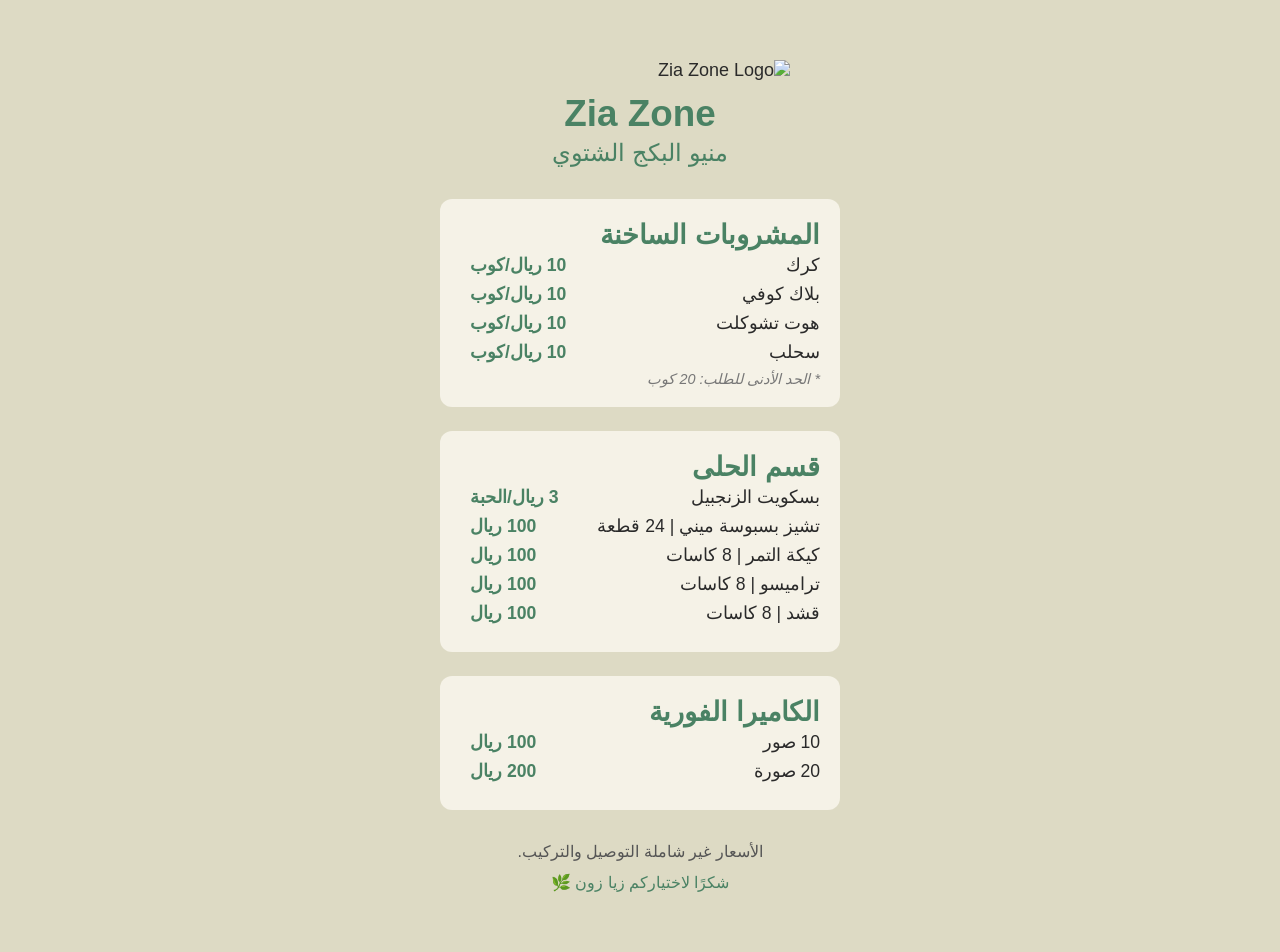
==== menu.html @ 2f35a7fb "Add winter package menu in Arabic" ====
<!DOCTYPE html>
<html lang="ar">
<head>
  <meta charset="UTF-8" />
  <title>منيو البكج الشتوي – Zia Zone</title>
  <meta name="viewport" content="width=device-width, initial-scale=1" />
  <style>
    * {
      margin: 0;
      padding: 0;
      box-sizing: border-box;
    }

    body {
      font-family: Arial, sans-serif;
      background-color: #DDDAC4;
      color: #2a2a2a;
      text-align: right;
      padding: 40px 16px 20px;
      font-size: 16px;
      display: flex;
      flex-direction: column;
      align-items: center;
      direction: rtl;
    }

    img.logo {
      width: 200px;
      max-width: 80%;
      height: auto;
      margin-bottom: 12px;
      align-self: center;
    }

    .main-title {
      text-align: center;
      margin-bottom: 4px;
      color: #4a8264;
      font-size: 2rem;
      font-weight: bold;
    }

    .sub-title {
      text-align: center;
      margin-bottom: 20px;
      font-size: 1.3rem;
      color: #4a8264;
    }

    .menu-section {
      background-color: #f5f2e7;
      border-radius: 12px;
      padding: 20px;
      margin: 12px 0;
      width: 100%;
      max-width: 400px;
    }

    .menu-section h2 {
      margin-bottom: 4px;
      color: #4a8264;
    }

    .menu-section ul {
      list-style: none;
      padding: 0;
    }

    .menu-section li {
      margin-bottom: 8px;
      font-size: 1rem;
      display: flex;
      justify-content: space-between;
      align-items: center;
    }

    .price {
      font-weight: bold;
      color: #4a8264;
      margin-left: 10px;
    }

    .menu-note {
      font-size: 0.85rem;
      color: #777;
      margin-top: 6px;
      text-align: right;
      font-style: italic;
    }

    .note {
      margin-top: 20px;
      font-size: 0.9rem;
      color: #555;
      max-width: 400px;
      text-align: right;
    }

    .thank-you {
      margin-top: 12px;
      font-size: 0.95rem;
      color: #4a8264;
      text-align: center;
    }

    @media (min-width: 600px) {
      body {
        font-size: 18px;
        padding: 60px;
      }

      img.logo {
        width: 300px;
      }

      .main-title {
        font-size: 2.3rem;
      }

      .sub-title {
        font-size: 1.5rem;
      }

      .menu-section li {
        font-size: 1.1rem;
      }

      .menu-note {
        font-size: 0.9rem;
      }

      .note {
        font-size: 1rem;
      }

      .thank-you {
        font-size: 1rem;
      }
    }
  </style>
</head>
<body>
  <img class="logo" src="https://i.imgur.com/pXlpKUV.png" alt="Zia Zone Logo" />

  <div class="main-title">Zia Zone</div>
  <div class="sub-title">منيو البكج الشتوي</div>

  <!-- قسم المشروبات -->
  <div class="menu-section">
    <h2>المشروبات الساخنة</h2>
    <ul>
      <li>كرك <span class="price">10 ريال/كوب</span></li>
      <li>بلاك كوفي <span class="price">10 ريال/كوب</span></li>
      <li>هوت تشوكلت <span class="price">10 ريال/كوب</span></li>
      <li>سحلب <span class="price">10 ريال/كوب</span></li>
    </ul>
    <div class="menu-note">* الحد الأدنى للطلب: 20 كوب</div>
  </div>

  <!-- قسم الحلى -->
  <div class="menu-section">
    <h2>قسم الحلى</h2>
    <ul>
      <li>بسكويت الزنجبيل <span class="price">3 ريال/الحبة</span></li>
      <li>تشيز بسبوسة ميني | 24 قطعة <span class="price">100 ريال</span></li>
      <li>كيكة التمر | 8 كاسات <span class="price">100 ريال</span></li>
      <li>تراميسو | 8 كاسات <span class="price">100 ريال</span></li>
      <li>قشد | 8 كاسات <span class="price">100 ريال</span></li>
    </ul>
  </div>

  <!-- قسم الكاميرا الفورية -->
  <div class="menu-section">
    <h2>الكاميرا الفورية</h2>
    <ul>
      <li>10 صور <span class="price">100 ريال</span></li>
      <li>20 صورة <span class="price">200 ريال</span></li>
    </ul>
  </div>

  <!-- ملاحظات عامة -->
  <div class="note">
    الأسعار غير شاملة التوصيل والتركيب.
  </div>

  <div class="thank-you">
    شكرًا لاختياركم زيا زون 🌿
  </div>
</body>
</html>
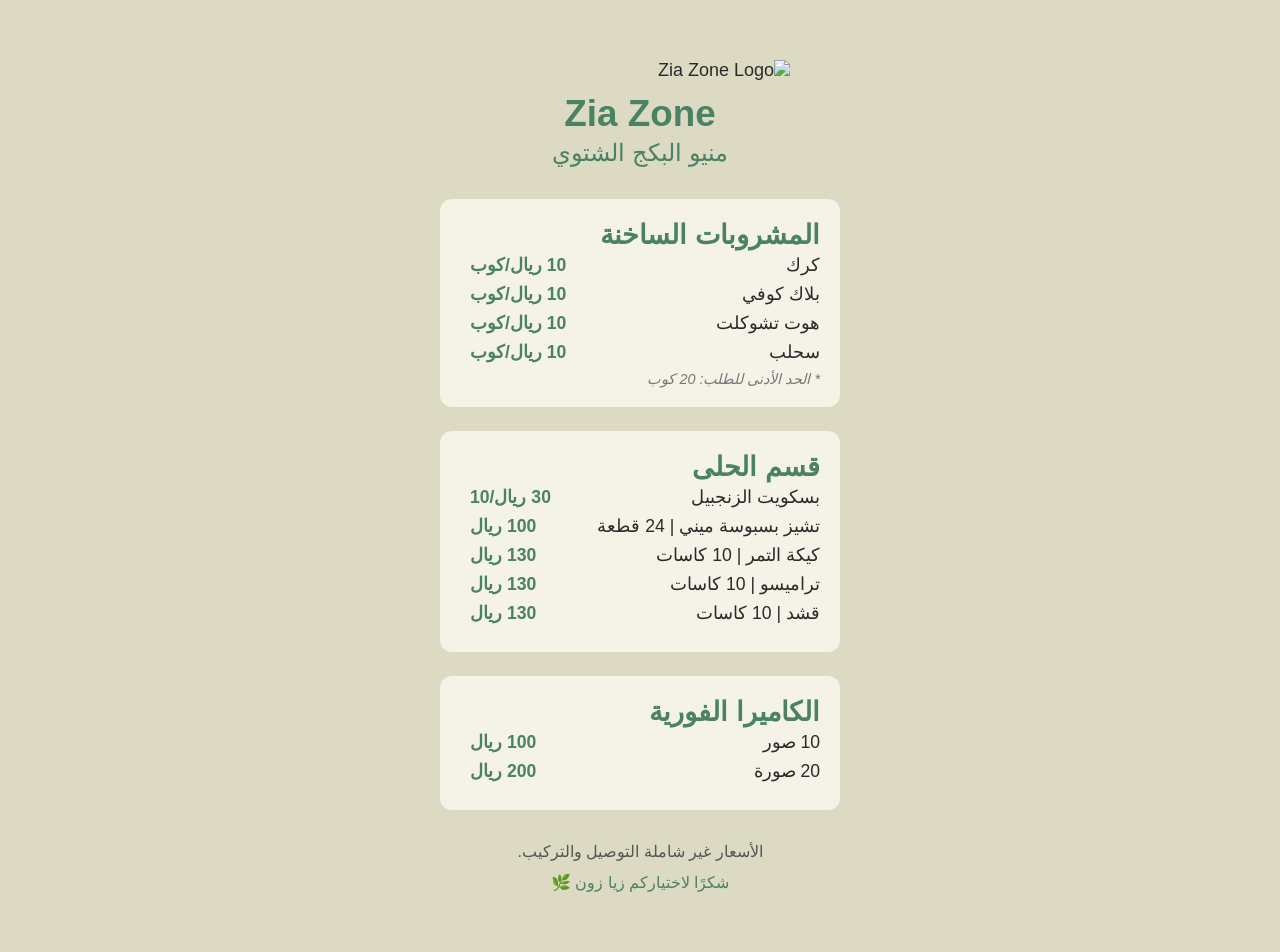
==== commit 0cad4f2d: "الاسعار" ====
--- a/menu.html
+++ b/menu.html
@@ -161,11 +161,11 @@
   <div class="menu-section">
     <h2>قسم الحلى</h2>
     <ul>
-      <li>بسكويت الزنجبيل <span class="price">3 ريال/الحبة</span></li>
+      <li>بسكويت الزنجبيل <span class="price">30 ريال/10</span></li>
       <li>تشيز بسبوسة ميني | 24 قطعة <span class="price">100 ريال</span></li>
-      <li>كيكة التمر | 8 كاسات <span class="price">100 ريال</span></li>
-      <li>تراميسو | 8 كاسات <span class="price">100 ريال</span></li>
-      <li>قشد | 8 كاسات <span class="price">100 ريال</span></li>
+      <li>كيكة التمر | 10 كاسات <span class="price">130 ريال</span></li>
+      <li>تراميسو | 10 كاسات <span class="price">130 ريال</span></li>
+      <li>قشد | 10 كاسات <span class="price">130 ريال</span></li>
     </ul>
   </div>
 
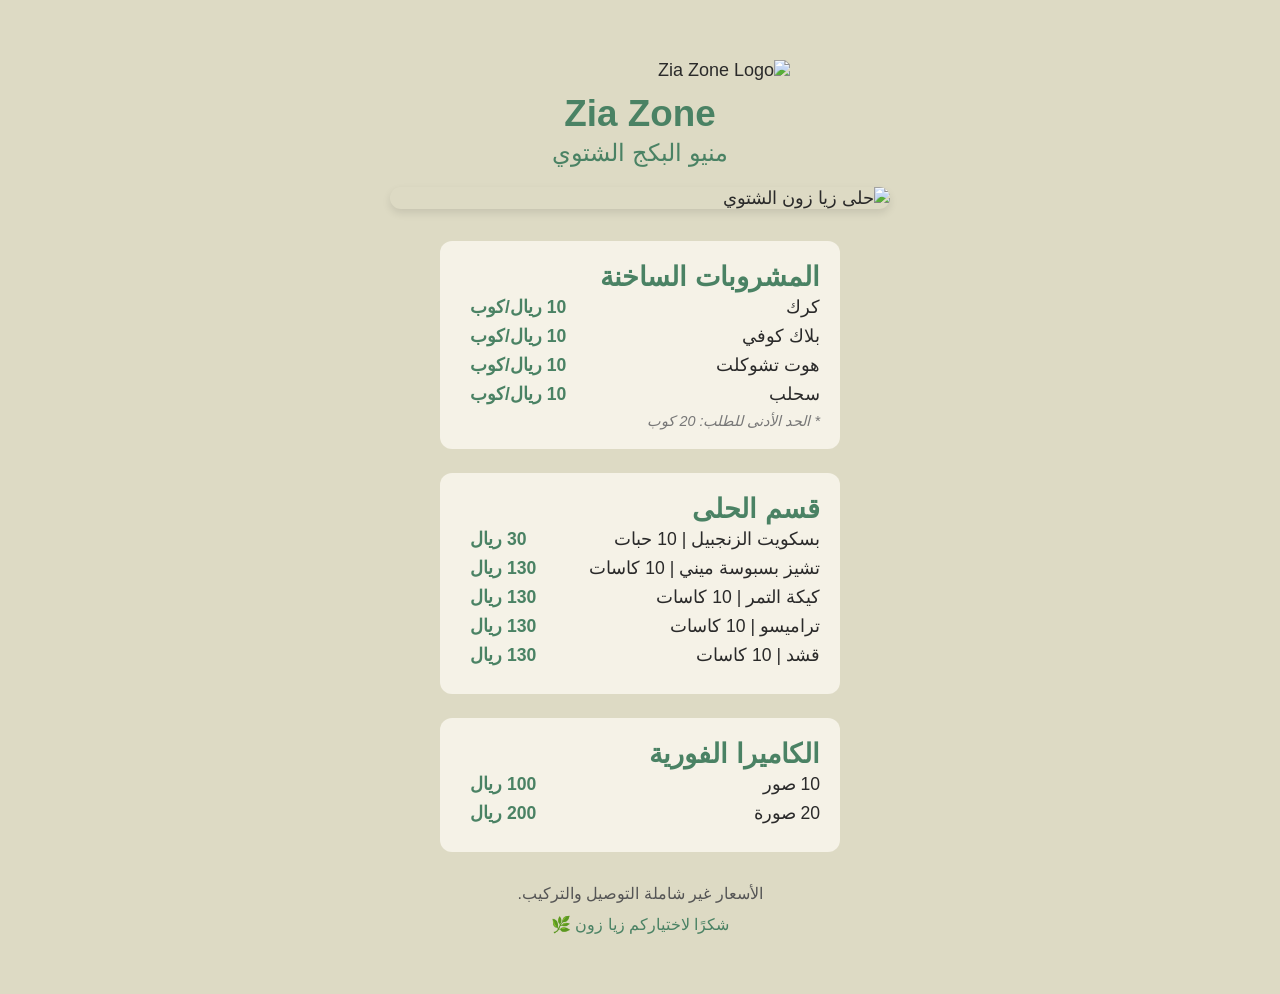
==== commit f689b4c5: "prices Added a hero image to the menu and updated item descriptions." ====
--- a/menu.html
+++ b/menu.html
@@ -32,6 +32,14 @@
       align-self: center;
     }
 
+    .hero-image {
+      width: 100%;
+      max-width: 400px;
+      border-radius: 12px;
+      margin-bottom: 20px;
+      box-shadow: 0 4px 8px rgba(0,0,0,0.1);
+    }
+
     .main-title {
       text-align: center;
       margin-bottom: 4px;
@@ -112,6 +120,10 @@
       img.logo {
         width: 300px;
       }
+      
+      .hero-image {
+        max-width: 500px;
+      }
 
       .main-title {
         font-size: 2.3rem;
@@ -145,7 +157,8 @@
   <div class="main-title">Zia Zone</div>
   <div class="sub-title">منيو البكج الشتوي</div>
 
-  <!-- قسم المشروبات -->
+  <img class="hero-image" src="IMG_9531.jpg" alt="حلى زيا زون الشتوي">
+
   <div class="menu-section">
     <h2>المشروبات الساخنة</h2>
     <ul>
@@ -157,19 +170,17 @@
     <div class="menu-note">* الحد الأدنى للطلب: 20 كوب</div>
   </div>
 
-  <!-- قسم الحلى -->
   <div class="menu-section">
     <h2>قسم الحلى</h2>
     <ul>
-      <li>بسكويت الزنجبيل <span class="price">30 ريال/10</span></li>
-      <li>تشيز بسبوسة ميني | 24 قطعة <span class="price">100 ريال</span></li>
+      <li>بسكويت الزنجبيل | 10 حبات <span class="price">30 ريال</span></li>
+      <li>تشيز بسبوسة ميني | 10 كاسات <span class="price">130 ريال</span></li>
       <li>كيكة التمر | 10 كاسات <span class="price">130 ريال</span></li>
       <li>تراميسو | 10 كاسات <span class="price">130 ريال</span></li>
       <li>قشد | 10 كاسات <span class="price">130 ريال</span></li>
     </ul>
   </div>
 
-  <!-- قسم الكاميرا الفورية -->
   <div class="menu-section">
     <h2>الكاميرا الفورية</h2>
     <ul>
@@ -178,7 +189,6 @@
     </ul>
   </div>
 
-  <!-- ملاحظات عامة -->
   <div class="note">
     الأسعار غير شاملة التوصيل والتركيب.
   </div>
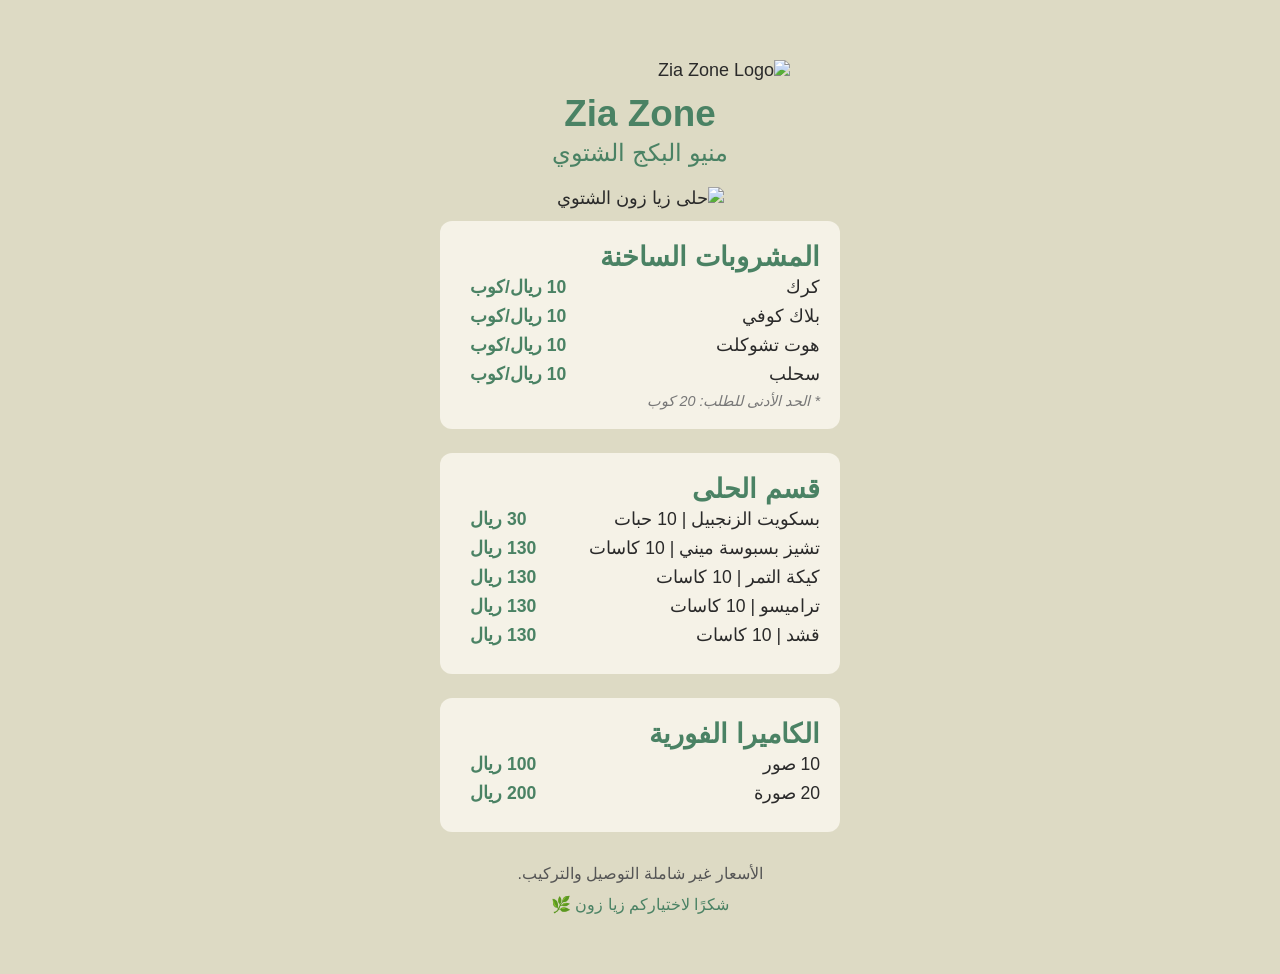
==== commit d552f32a: "Delete hero image styles from menu.html Removed styling for the hero image." ====
--- a/menu.html
+++ b/menu.html
@@ -30,14 +30,6 @@
       height: auto;
       margin-bottom: 12px;
       align-self: center;
-    }
-
-    .hero-image {
-      width: 100%;
-      max-width: 400px;
-      border-radius: 12px;
-      margin-bottom: 20px;
-      box-shadow: 0 4px 8px rgba(0,0,0,0.1);
     }
 
     .main-title {
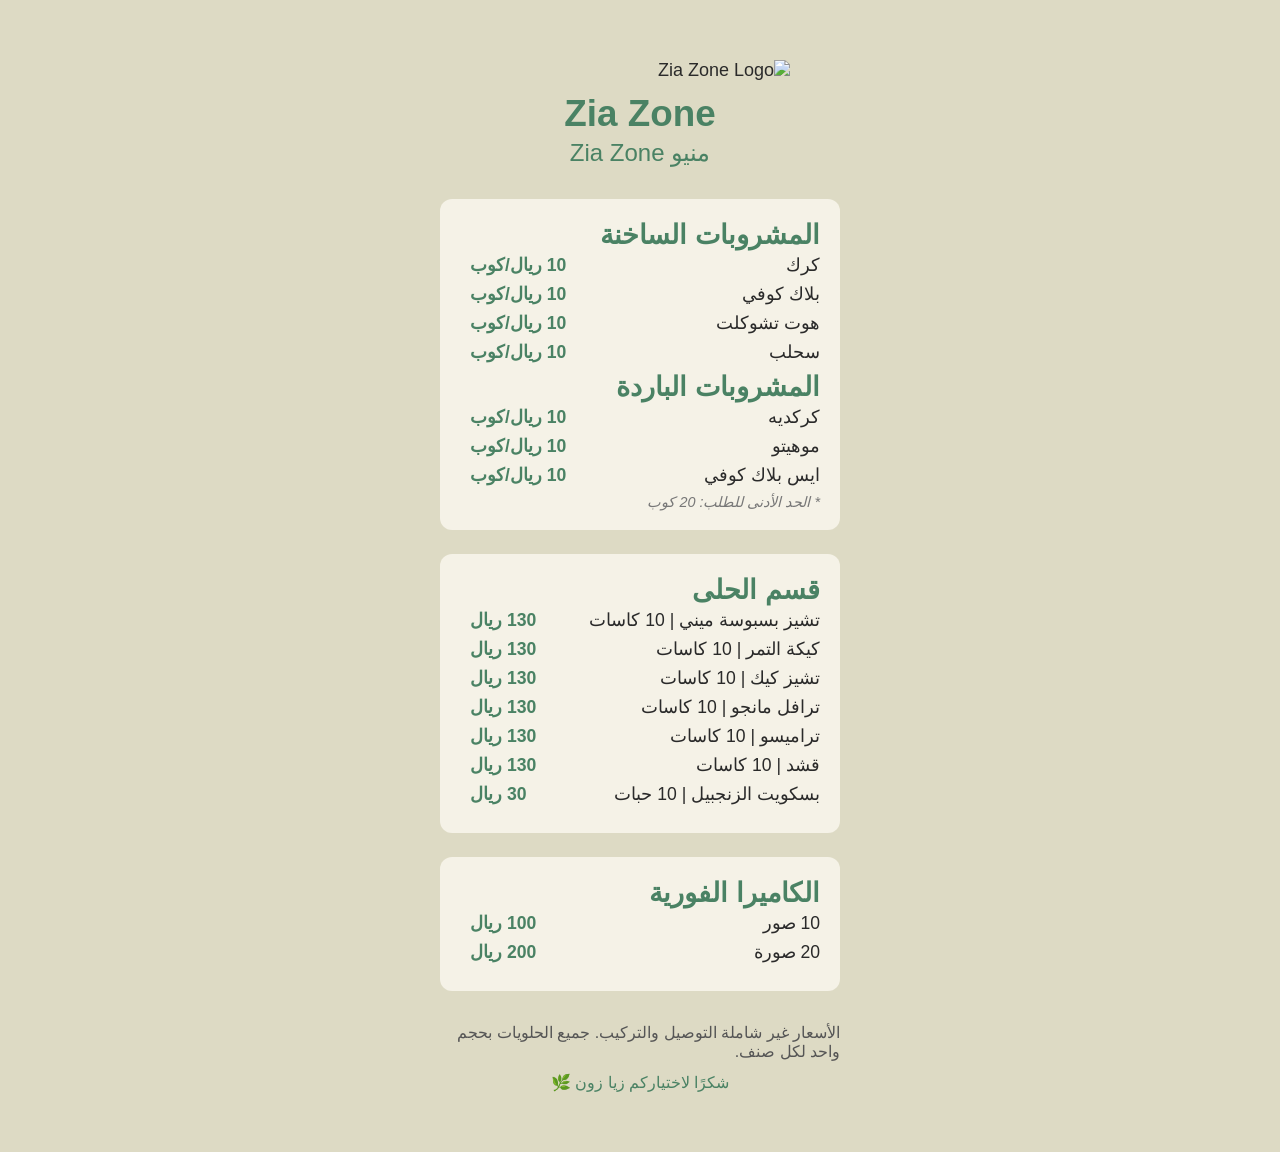
==== commit 787f55e0: "Revise menu title and add new sections Updated the menu title and subtitle, added cold drink section" ====
--- a/menu.html
+++ b/menu.html
@@ -2,7 +2,7 @@
 <html lang="ar">
 <head>
   <meta charset="UTF-8" />
-  <title>منيو البكج الشتوي – Zia Zone</title>
+  <title>منيو Zia Zone</title>
   <meta name="viewport" content="width=device-width, initial-scale=1" />
   <style>
     * {
@@ -112,10 +112,6 @@
       img.logo {
         width: 300px;
       }
-      
-      .hero-image {
-        max-width: 500px;
-      }
 
       .main-title {
         font-size: 2.3rem;
@@ -147,10 +143,9 @@
   <img class="logo" src="https://i.imgur.com/pXlpKUV.png" alt="Zia Zone Logo" />
 
   <div class="main-title">Zia Zone</div>
-  <div class="sub-title">منيو البكج الشتوي</div>
+  <div class="sub-title">منيو Zia Zone</div>
 
-  <img class="hero-image" src="IMG_9531.jpg" alt="حلى زيا زون الشتوي">
-
+  <!-- المشروبات -->
   <div class="menu-section">
     <h2>المشروبات الساخنة</h2>
     <ul>
@@ -159,20 +154,32 @@
       <li>هوت تشوكلت <span class="price">10 ريال/كوب</span></li>
       <li>سحلب <span class="price">10 ريال/كوب</span></li>
     </ul>
+
+    <h2>المشروبات الباردة</h2>
+    <ul>
+      <li>كركديه <span class="price">10 ريال/كوب</span></li>
+      <li>موهيتو <span class="price">10 ريال/كوب</span></li>
+      <li>ايس بلاك كوفي <span class="price">10 ريال/كوب</span></li>
+    </ul>
+
     <div class="menu-note">* الحد الأدنى للطلب: 20 كوب</div>
   </div>
 
-  <div class="menu-section">
-    <h2>قسم الحلى</h2>
-    <ul>
-      <li>بسكويت الزنجبيل | 10 حبات <span class="price">30 ريال</span></li>
-      <li>تشيز بسبوسة ميني | 10 كاسات <span class="price">130 ريال</span></li>
-      <li>كيكة التمر | 10 كاسات <span class="price">130 ريال</span></li>
-      <li>تراميسو | 10 كاسات <span class="price">130 ريال</span></li>
-      <li>قشد | 10 كاسات <span class="price">130 ريال</span></li>
-    </ul>
-  </div>
+<!-- قسم الحلى -->
+<div class="menu-section">
+  <h2>قسم الحلى</h2>
+  <ul>
+    <li>تشيز بسبوسة ميني | 10 كاسات <span class="price">130 ريال</span></li>
+    <li>كيكة التمر | 10 كاسات <span class="price">130 ريال</span></li>
+    <li>تشيز كيك | 10 كاسات <span class="price">130 ريال</span></li>
+    <li>ترافل مانجو | 10 كاسات <span class="price">130 ريال</span></li>
+    <li>تراميسو | 10 كاسات <span class="price">130 ريال</span></li>
+    <li>قشد | 10 كاسات <span class="price">130 ريال</span></li>
+    <li>بسكويت الزنجبيل | 10 حبات <span class="price">30 ريال</span></li>
+  </ul>
+</div>
 
+  <!-- الكاميرا الفورية -->
   <div class="menu-section">
     <h2>الكاميرا الفورية</h2>
     <ul>
@@ -182,7 +189,7 @@
   </div>
 
   <div class="note">
-    الأسعار غير شاملة التوصيل والتركيب.
+    الأسعار غير شاملة التوصيل والتركيب. جميع الحلويات بحجم واحد لكل صنف.
   </div>
 
   <div class="thank-you">
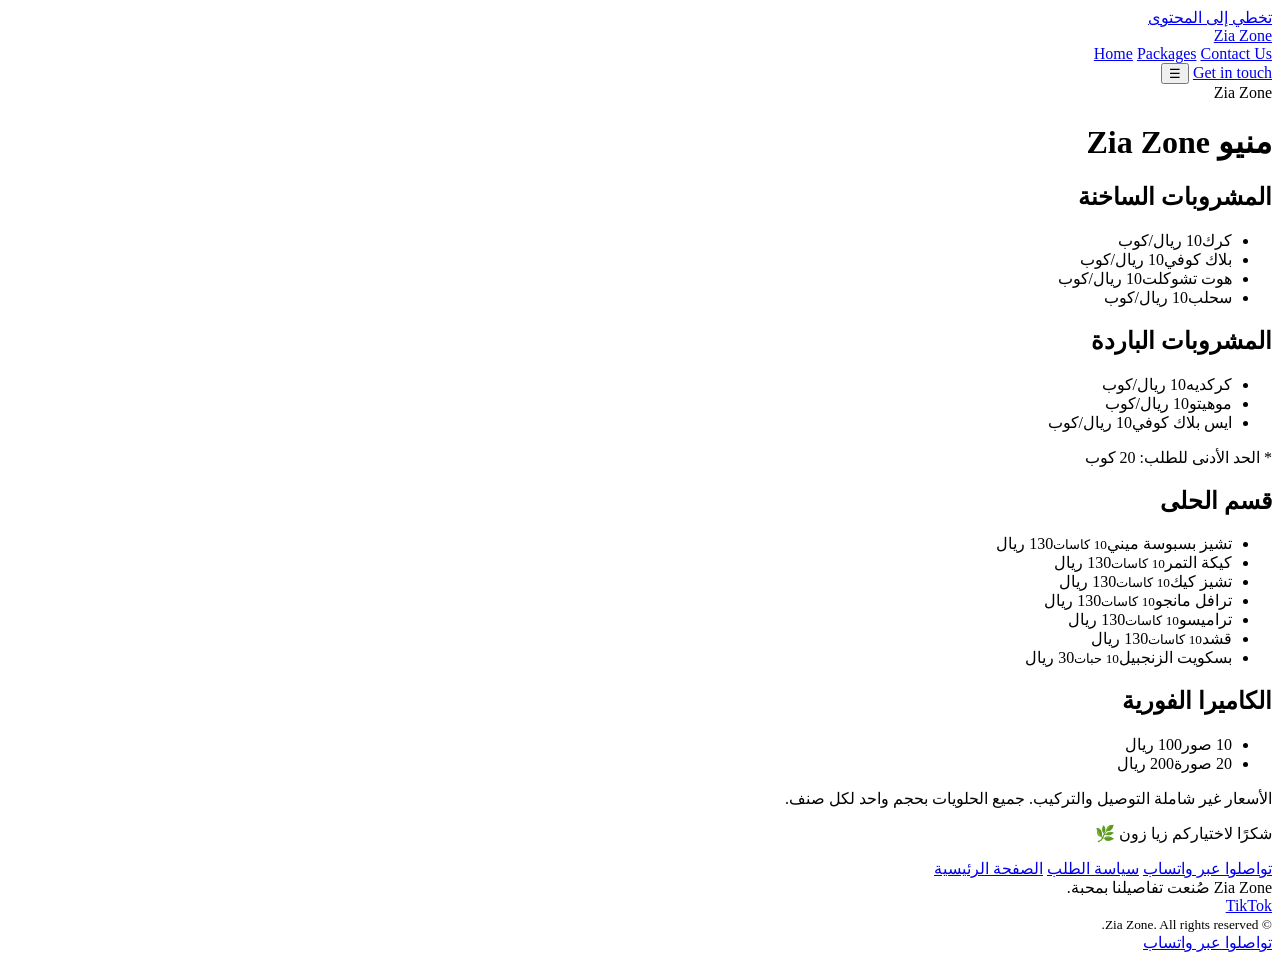
==== commit c1896ebc: "Add files via upload" ====
--- a/menu.html
+++ b/menu.html
@@ -1,199 +1,103 @@
 <!DOCTYPE html>
-<html lang="ar">
+<html lang="ar" dir="rtl">
 <head>
-  <meta charset="UTF-8" />
+  <meta charset="UTF-8">
+  <meta name="viewport" content="width=device-width, initial-scale=1, viewport-fit=cover">
+  <meta name="theme-color" content="#4a8264">
+  <meta name="description" content="منيو Zia Zone — المشروبات والحلويات والكاميرا الفورية.">
   <title>منيو Zia Zone</title>
-  <meta name="viewport" content="width=device-width, initial-scale=1" />
-  <style>
-    * {
-      margin: 0;
-      padding: 0;
-      box-sizing: border-box;
-    }
+  <link rel="preconnect" href="https://fonts.googleapis.com">
+  <link rel="preconnect" href="https://fonts.gstatic.com" crossorigin>
+  <link href="https://fonts.googleapis.com/css2?family=DM+Sans:wght@400;500;600;700&family=Tajawal:wght@400;500;700;800&display=swap" rel="stylesheet">
+  <link rel="stylesheet" href="style.css">
+  <script>document.documentElement.classList.add("js")</script>
+</head>
+<body data-page="menu">
+  <a class="skip-link" href="#main">تخطي إلى المحتوى</a>
+  <header class="site-header">
+    <div class="container nav">
+      <a class="brand" href="index.html" aria-label="Zia Zone Home">
+        <span class="logo-img" role="img" aria-label="Zia Zone logo"></span>
+        <span class="brand-name">Zia Zone</span>
+      </a>
+      <nav class="nav-links" id="navLinks" aria-label="Main navigation">
+        <a href="index.html">Home</a>
+        <a href="index.html#packages">Packages</a>
+        <a href="index.html#contact">Contact Us</a>
+      </nav>
+      <a class="nav-cta" href="index.html#contact">Get in touch</a>
+      <button class="menu-toggle" id="menuToggle" aria-label="فتح القائمة" aria-expanded="false" aria-controls="navLinks">☰</button>
+    </div>
+  </header>
 
-    body {
-      font-family: Arial, sans-serif;
-      background-color: #DDDAC4;
-      color: #2a2a2a;
-      text-align: right;
-      padding: 40px 16px 20px;
-      font-size: 16px;
-      display: flex;
-      flex-direction: column;
-      align-items: center;
-      direction: rtl;
-    }
+  <main id="main" class="container">
+    <div class="page-head">
+      <span class="eyebrow">Zia Zone</span>
+      <h1>منيو Zia Zone</h1>
+    </div>
 
-    img.logo {
-      width: 200px;
-      max-width: 80%;
-      height: auto;
-      margin-bottom: 12px;
-      align-self: center;
-    }
+    <div class="page-body">
+      <section class="menu-card" aria-label="المشروبات">
+        <h2>المشروبات الساخنة</h2>
+        <ul class="menu-list">
+          <li class="menu-item"><span class="menu-name">كرك</span><span class="menu-price">10 ريال/كوب</span></li>
+          <li class="menu-item"><span class="menu-name">بلاك كوفي</span><span class="menu-price">10 ريال/كوب</span></li>
+          <li class="menu-item"><span class="menu-name">هوت تشوكلت</span><span class="menu-price">10 ريال/كوب</span></li>
+          <li class="menu-item"><span class="menu-name">سحلب</span><span class="menu-price">10 ريال/كوب</span></li>
+        </ul>
+        <h2>المشروبات الباردة</h2>
+        <ul class="menu-list">
+          <li class="menu-item"><span class="menu-name">كركديه</span><span class="menu-price">10 ريال/كوب</span></li>
+          <li class="menu-item"><span class="menu-name">موهيتو</span><span class="menu-price">10 ريال/كوب</span></li>
+          <li class="menu-item"><span class="menu-name">ايس بلاك كوفي</span><span class="menu-price">10 ريال/كوب</span></li>
+        </ul>
+        <p class="menu-note">* الحد الأدنى للطلب: 20 كوب</p>
+      </section>
 
-    .main-title {
-      text-align: center;
-      margin-bottom: 4px;
-      color: #4a8264;
-      font-size: 2rem;
-      font-weight: bold;
-    }
+      <section class="menu-card" aria-label="قسم الحلى">
+        <h2>قسم الحلى</h2>
+        <ul class="menu-list">
+          <li class="menu-item"><span class="menu-name">تشيز بسبوسة ميني<small>10 كاسات</small></span><span class="menu-price">130 ريال</span></li>
+          <li class="menu-item"><span class="menu-name">كيكة التمر<small>10 كاسات</small></span><span class="menu-price">130 ريال</span></li>
+          <li class="menu-item"><span class="menu-name">تشيز كيك<small>10 كاسات</small></span><span class="menu-price">130 ريال</span></li>
+          <li class="menu-item"><span class="menu-name">ترافل مانجو<small>10 كاسات</small></span><span class="menu-price">130 ريال</span></li>
+          <li class="menu-item"><span class="menu-name">تراميسو<small>10 كاسات</small></span><span class="menu-price">130 ريال</span></li>
+          <li class="menu-item"><span class="menu-name">قشد<small>10 كاسات</small></span><span class="menu-price">130 ريال</span></li>
+          <li class="menu-item"><span class="menu-name">بسكويت الزنجبيل<small>10 حبات</small></span><span class="menu-price">30 ريال</span></li>
+        </ul>
+      </section>
 
-    .sub-title {
-      text-align: center;
-      margin-bottom: 20px;
-      font-size: 1.3rem;
-      color: #4a8264;
-    }
+      <section class="menu-card" aria-label="الكاميرا الفورية">
+        <h2>الكاميرا الفورية</h2>
+        <ul class="menu-list">
+          <li class="menu-item"><span class="menu-name">10 صور</span><span class="menu-price">100 ريال</span></li>
+          <li class="menu-item"><span class="menu-name">20 صورة</span><span class="menu-price">200 ريال</span></li>
+        </ul>
+      </section>
 
-    .menu-section {
-      background-color: #f5f2e7;
-      border-radius: 12px;
-      padding: 20px;
-      margin: 12px 0;
-      width: 100%;
-      max-width: 400px;
-    }
+      <p class="menu-foot">الأسعار غير شاملة التوصيل والتركيب. جميع الحلويات بحجم واحد لكل صنف.</p>
+      <p class="thanks">شكرًا لاختياركم زيا زون 🌿</p>
+    </div>
 
-    .menu-section h2 {
-      margin-bottom: 4px;
-      color: #4a8264;
-    }
+    <div class="link-row page-actions" id="contact">
+      <a class="button js-wa" href="https://wa.me/966573503365" target="_blank" rel="noopener">تواصلوا عبر واتساب</a>
+      <a class="button button-outline" href="policy.html">سياسة الطلب</a>
+      <a class="button button-outline" href="index.html">الصفحة الرئيسية</a>
+    </div>
+  </main>
 
-    .menu-section ul {
-      list-style: none;
-      padding: 0;
-    }
+  <footer>
+    <div class="container footer-inner">
+      <span class="footer-brand">Zia Zone</span>
+      <span>صُنعت تفاصيلنا بمحبة.</span>
+      <div class="social-links">
+        <a href="https://www.tiktok.com/@ziazone_" target="_blank" rel="noopener" aria-label="TikTok">TikTok</a>
+      </div>
+      <small>© <span id="year"></span> Zia Zone. All rights reserved.</small>
+    </div>
+  </footer>
 
-    .menu-section li {
-      margin-bottom: 8px;
-      font-size: 1rem;
-      display: flex;
-      justify-content: space-between;
-      align-items: center;
-    }
-
-    .price {
-      font-weight: bold;
-      color: #4a8264;
-      margin-left: 10px;
-    }
-
-    .menu-note {
-      font-size: 0.85rem;
-      color: #777;
-      margin-top: 6px;
-      text-align: right;
-      font-style: italic;
-    }
-
-    .note {
-      margin-top: 20px;
-      font-size: 0.9rem;
-      color: #555;
-      max-width: 400px;
-      text-align: right;
-    }
-
-    .thank-you {
-      margin-top: 12px;
-      font-size: 0.95rem;
-      color: #4a8264;
-      text-align: center;
-    }
-
-    @media (min-width: 600px) {
-      body {
-        font-size: 18px;
-        padding: 60px;
-      }
-
-      img.logo {
-        width: 300px;
-      }
-
-      .main-title {
-        font-size: 2.3rem;
-      }
-
-      .sub-title {
-        font-size: 1.5rem;
-      }
-
-      .menu-section li {
-        font-size: 1.1rem;
-      }
-
-      .menu-note {
-        font-size: 0.9rem;
-      }
-
-      .note {
-        font-size: 1rem;
-      }
-
-      .thank-you {
-        font-size: 1rem;
-      }
-    }
-  </style>
-</head>
-<body>
-  <img class="logo" src="https://i.imgur.com/pXlpKUV.png" alt="Zia Zone Logo" />
-
-  <div class="main-title">Zia Zone</div>
-  <div class="sub-title">منيو Zia Zone</div>
-
-  <!-- المشروبات -->
-  <div class="menu-section">
-    <h2>المشروبات الساخنة</h2>
-    <ul>
-      <li>كرك <span class="price">10 ريال/كوب</span></li>
-      <li>بلاك كوفي <span class="price">10 ريال/كوب</span></li>
-      <li>هوت تشوكلت <span class="price">10 ريال/كوب</span></li>
-      <li>سحلب <span class="price">10 ريال/كوب</span></li>
-    </ul>
-
-    <h2>المشروبات الباردة</h2>
-    <ul>
-      <li>كركديه <span class="price">10 ريال/كوب</span></li>
-      <li>موهيتو <span class="price">10 ريال/كوب</span></li>
-      <li>ايس بلاك كوفي <span class="price">10 ريال/كوب</span></li>
-    </ul>
-
-    <div class="menu-note">* الحد الأدنى للطلب: 20 كوب</div>
-  </div>
-
-<!-- قسم الحلى -->
-<div class="menu-section">
-  <h2>قسم الحلى</h2>
-  <ul>
-    <li>تشيز بسبوسة ميني | 10 كاسات <span class="price">130 ريال</span></li>
-    <li>كيكة التمر | 10 كاسات <span class="price">130 ريال</span></li>
-    <li>تشيز كيك | 10 كاسات <span class="price">130 ريال</span></li>
-    <li>ترافل مانجو | 10 كاسات <span class="price">130 ريال</span></li>
-    <li>تراميسو | 10 كاسات <span class="price">130 ريال</span></li>
-    <li>قشد | 10 كاسات <span class="price">130 ريال</span></li>
-    <li>بسكويت الزنجبيل | 10 حبات <span class="price">30 ريال</span></li>
-  </ul>
-</div>
-
-  <!-- الكاميرا الفورية -->
-  <div class="menu-section">
-    <h2>الكاميرا الفورية</h2>
-    <ul>
-      <li>10 صور <span class="price">100 ريال</span></li>
-      <li>20 صورة <span class="price">200 ريال</span></li>
-    </ul>
-  </div>
-
-  <div class="note">
-    الأسعار غير شاملة التوصيل والتركيب. جميع الحلويات بحجم واحد لكل صنف.
-  </div>
-
-  <div class="thank-you">
-    شكرًا لاختياركم زيا زون 🌿
-  </div>
+  <a class="sticky-cta js-wa" id="stickyCta" href="https://wa.me/966573503365" target="_blank" rel="noopener">تواصلوا عبر واتساب</a>
+  <script src="site.js" defer></script>
 </body>
 </html>
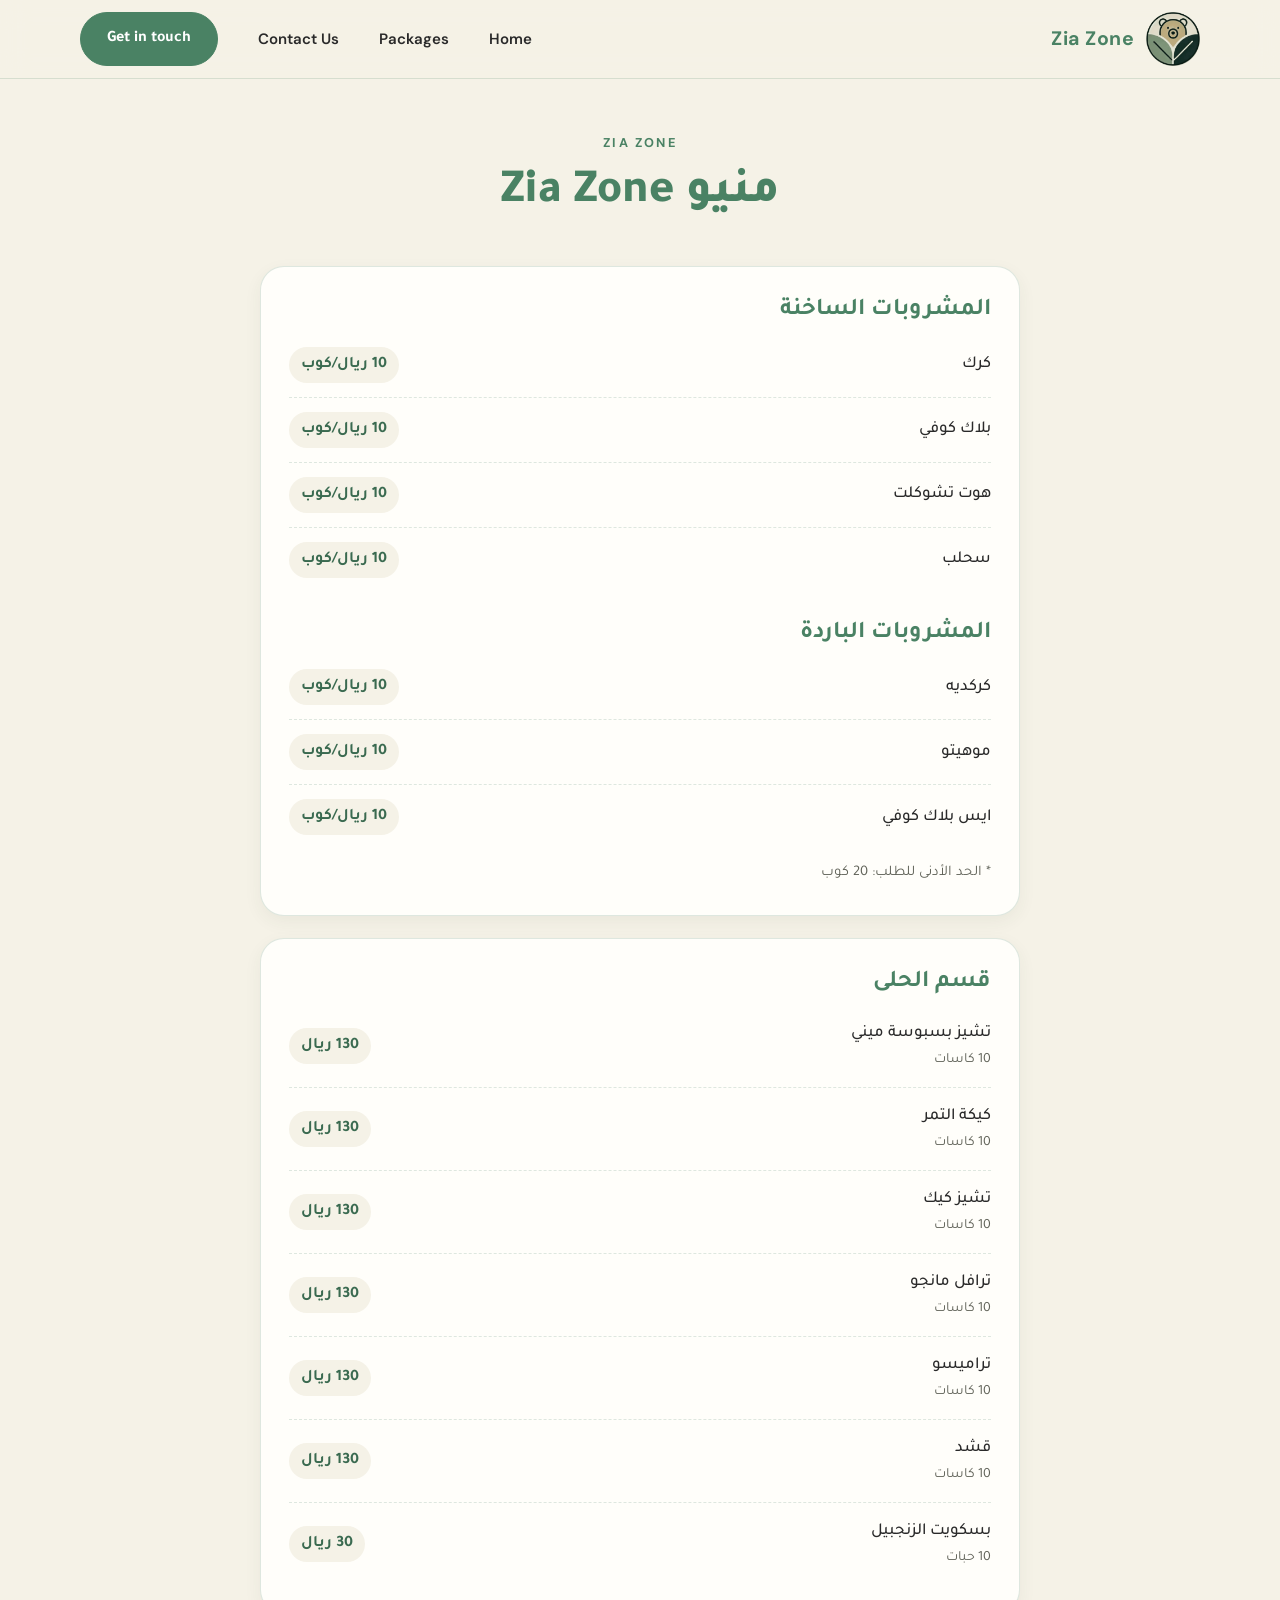
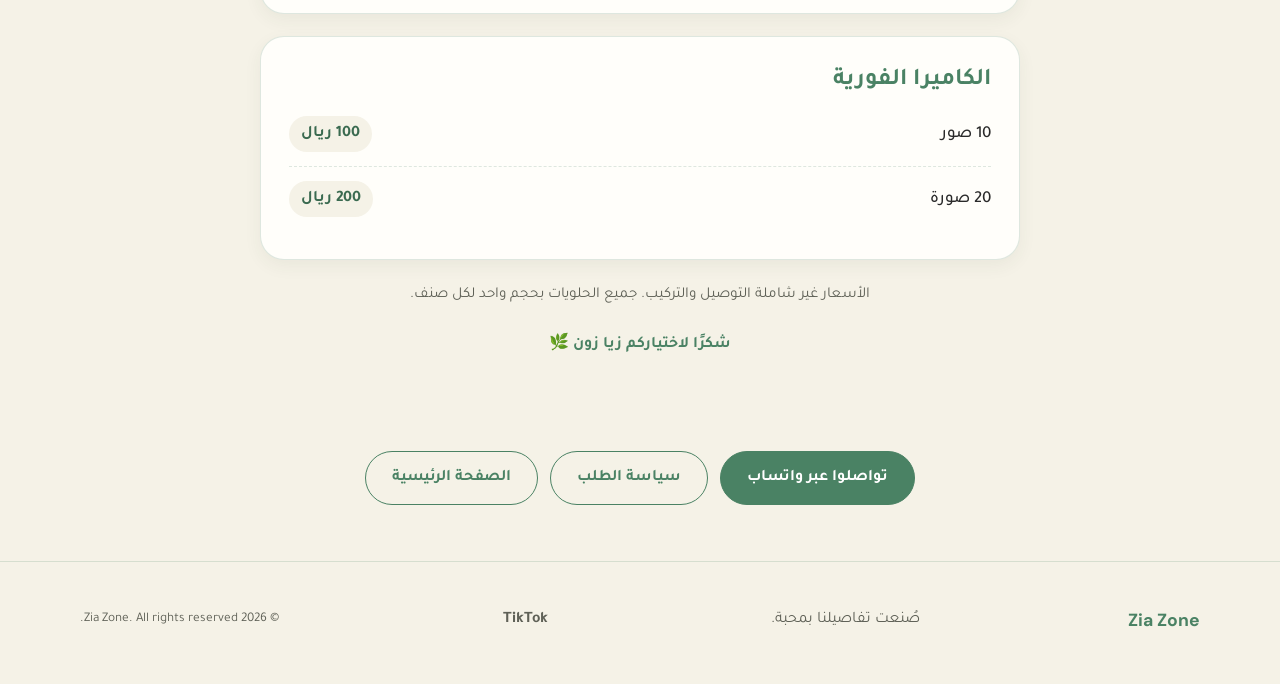
==== commit 84ca3490: "Add files via upload" ====
--- a/menu.html
+++ b/menu.html
@@ -9,7 +9,287 @@
   <link rel="preconnect" href="https://fonts.googleapis.com">
   <link rel="preconnect" href="https://fonts.gstatic.com" crossorigin>
   <link href="https://fonts.googleapis.com/css2?family=DM+Sans:wght@400;500;600;700&family=Tajawal:wght@400;500;700;800&display=swap" rel="stylesheet">
-  <link rel="stylesheet" href="style.css">
+  <style>
+    :root {
+      --logo: url([data-uri]);
+      --green: #4a8264;
+      --green-dark: #3a6a50;
+      --beige: #DDDAC4;
+      --cream: #f5f2e7;
+      --ink: #2a2a2a;
+      --muted: #5f6157;
+      --white: #fffefa;
+      --line: rgba(74,130,100,.18);
+      --shadow: 0 18px 50px rgba(44,65,49,.09);
+      --shadow-sm: 0 6px 18px rgba(44,65,49,.06);
+      --radius: 24px;
+      --ease: cubic-bezier(.2,.7,.2,1);
+    }
+    *, *::before, *::after { box-sizing: border-box; }
+    html { scroll-behavior: smooth; scroll-padding-top: 88px; -webkit-text-size-adjust: 100%; }
+    body {
+      -webkit-tap-highlight-color: transparent;
+      margin: 0; color: var(--ink); background: var(--cream);
+      font-family: "Tajawal", system-ui, sans-serif; line-height: 1.75;
+      overflow-x: hidden; -webkit-font-smoothing: antialiased;
+    }
+    img { max-width: 100%; display: block; }
+    a { color: inherit; text-decoration: none; }
+    button { font: inherit; }
+    :focus-visible { outline: 3px solid var(--green); outline-offset: 3px; border-radius: 8px; }
+    .container { width: min(1120px, calc(100% - 40px)); margin-inline: auto; }
+    .sticky-cta { display: none; }
+    .skip-link {
+      position: absolute; top: -60px; inset-inline-start: 12px; z-index: 50;
+      padding: 10px 18px; border-radius: 999px; background: var(--green); color: #fff; font-weight: 700;
+    }
+    .skip-link:focus { top: 12px; }
+
+    /* Buttons */
+    .button, .nav-cta {
+      display: inline-flex; justify-content: center; align-items: center; gap: 8px;
+      min-height: 48px; padding: 12px 26px;
+      border: 1.5px solid var(--green); border-radius: 999px;
+      background: var(--green); color: #fff; font-weight: 700; cursor: pointer;
+      transition: transform .25s var(--ease), background .2s, color .2s, box-shadow .25s;
+    }
+    .button:hover, .nav-cta:hover { background: var(--green-dark); border-color: var(--green-dark); transform: translateY(-2px); box-shadow: 0 10px 22px rgba(58,106,80,.25); }
+    .button-outline { background: transparent; color: var(--green); }
+    .button-outline:hover { color: #fff; }
+
+    /* Header */
+    .site-header {
+      position: sticky; top: 0; z-index: 30;
+      background: rgba(245,242,231,.92); backdrop-filter: blur(14px);
+      border-bottom: 1px solid var(--line);
+    }
+    .nav { min-height: 78px; display: flex; align-items: center; justify-content: space-between; gap: 24px; }
+    .brand { display: inline-flex; align-items: center; gap: 12px; }
+    .logo-img { display: block; background: var(--logo) center / contain no-repeat; }
+    .brand .logo-img { width: 54px; height: 54px; flex: none; }
+    .brand-name { color: var(--green); font-family: "DM Sans", sans-serif; font-weight: 700; font-size: 1.22rem; letter-spacing: .5px; direction: ltr; }
+    .nav-links { display: flex; align-items: center; gap: 8px; margin-inline: auto 0; }
+    .nav-links a {
+      position: relative; padding: 10px 16px; border-radius: 999px;
+      font-family: "DM Sans","Tajawal",sans-serif; font-size: .94rem; font-weight: 600; direction: ltr;
+      transition: color .2s, background .2s;
+    }
+    .nav-links a:hover { color: var(--green); background: rgba(74,130,100,.08); }
+    .nav-links a.active { color: var(--green); background: rgba(74,130,100,.12); }
+    .menu-toggle {
+      display: none; width: 48px; height: 48px; place-items: center;
+      border: 1px solid var(--line); border-radius: 50%; background: var(--white); color: var(--green); cursor: pointer; font-size: 1.2rem;
+    }
+
+    /* Hero */
+    .hero { padding: 56px 0 56px; }
+    .hero-card {
+      position: relative; min-height: 480px; display: grid; grid-template-columns: 1.05fr .95fr;
+      align-items: center; gap: 30px; padding: clamp(30px, 6vw, 72px);
+      border-radius: 34px; background: var(--beige); overflow: hidden;
+    }
+    .hero-card::before, .hero-card::after { content: ""; position: absolute; border: 1px solid rgba(74,130,100,.17); border-radius: 50%; pointer-events: none; }
+    .hero-card::before { width: 380px; height: 380px; left: -150px; top: -190px; }
+    .hero-card::after { width: 260px; height: 260px; right: 35%; bottom: -190px; }
+    .hero-copy { position: relative; z-index: 1; }
+    .eyebrow { display: inline-block; color: var(--green); font-family: "DM Sans","Tajawal",sans-serif; font-size: .8rem; font-weight: 700; letter-spacing: 2.2px; direction: ltr; text-transform: uppercase; }
+    h1 { margin: 14px 0 16px; color: var(--green); font-size: clamp(2.5rem, 5.4vw, 4.7rem); line-height: 1.15; font-weight: 800; }
+    .hero-copy p { max-width: 480px; margin: 0 0 30px; color: #474b42; font-size: 1.12rem; }
+    .hero-actions { display: flex; flex-wrap: wrap; gap: 12px; }
+    .hero-visual { position: relative; z-index: 1; min-height: 330px; display: grid; place-items: center; }
+    .hero-logo { width: min(290px, 78%); aspect-ratio: 1; display: grid; place-items: center; padding: 28px; border-radius: 50%; background: rgba(255,254,250,.64); box-shadow: var(--shadow); }
+    .hero-logo .logo-img { width: 100%; height: 100%; }
+    .floating-note {
+      position: absolute; bottom: 12px; right: 4%; padding: 12px 18px; border-radius: 14px;
+      background: var(--white); color: var(--green); box-shadow: var(--shadow);
+      font-family: "DM Sans","Tajawal",sans-serif; font-size: .9rem; font-weight: 700; direction: ltr;
+    }
+
+    /* Sections */
+    .content-section { padding: 80px 0; }
+    .section-heading { max-width: 640px; margin: 0 auto 44px; text-align: center; }
+    .section-heading h2 { margin: 8px 0 12px; color: var(--green); font-size: clamp(2rem, 3.5vw, 2.8rem); line-height: 1.3; }
+    .section-heading p { margin: 0; color: var(--muted); }
+
+    .intro-grid { display: grid; grid-template-columns: repeat(2, 1fr); gap: 22px; }
+    .intro-card {
+      display: flex; gap: 22px; align-items: flex-start; padding: 32px;
+      border: 1px solid var(--line); border-radius: var(--radius); background: var(--white); box-shadow: var(--shadow-sm);
+      transition: transform .3s var(--ease), box-shadow .3s;
+    }
+    .intro-card:hover { transform: translateY(-4px); box-shadow: var(--shadow); }
+    .number { flex: none; width: 64px; height: 64px; display: grid; place-items: center; border-radius: 50%; background: var(--beige); color: var(--green); font-family: "DM Sans",sans-serif; font-size: 1.35rem; font-weight: 700; direction: ltr; }
+    .intro-card h3 { margin: 2px 0 6px; color: var(--green); font-size: 1.5rem; }
+    .intro-card p { margin: 0; color: var(--muted); }
+
+    /* Packages */
+    .packages-section { background: #e9e7d8; }
+    .package-grid { display: grid; grid-template-columns: repeat(4, 1fr); gap: 16px; align-items: stretch; }
+    .package-card {
+      position: relative; display: flex; flex-direction: column; padding: 28px 22px 24px;
+      border: 1px solid rgba(74,130,100,.16); border-radius: var(--radius); background: var(--white); box-shadow: var(--shadow-sm);
+      transition: transform .3s var(--ease), box-shadow .3s;
+    }
+    .package-card:hover { transform: translateY(-5px); box-shadow: var(--shadow); }
+    .package-card.featured { transform: translateY(-8px); background: var(--green); color: #fff; border-color: var(--green); box-shadow: 0 24px 54px rgba(58,106,80,.28); }
+    .package-label { align-self: flex-start; margin-bottom: 18px; padding: 6px 14px; border-radius: 99px; background: var(--cream); color: var(--green-dark); font-size: .82rem; font-weight: 700; }
+    .package-card.featured .package-label { background: rgba(255,255,255,.18); color: #fff; }
+    .package-card h3 { margin: 0 0 10px; font-family: "DM Sans","Tajawal",sans-serif; font-size: 1.75rem; line-height: 1.2; direction: ltr; text-align: right; letter-spacing: -.2px; }
+    .package-card p { margin: 0 0 26px; color: var(--muted); }
+    .package-card.featured p { color: rgba(255,255,255,.88); }
+    .package-link {
+      margin-top: auto; display: flex; justify-content: space-between; align-items: center; min-height: 48px; padding: 10px 20px;
+      border: 1.5px solid var(--green); border-radius: 999px; color: var(--green); font-weight: 700;
+      transition: background .2s, color .2s;
+    }
+    .package-link span { transition: transform .25s var(--ease); }
+    .package-link:hover { background: var(--green); color: #fff; }
+    .package-link:hover span { transform: translateX(-4px); }
+    .package-card.featured .package-link { background: var(--cream); border-color: var(--cream); color: var(--green-dark); }
+    .package-card.featured .package-link:hover { background: #fff; color: var(--green-dark); }
+    .package-note { max-width: 560px; margin: 34px auto 0; padding: 14px 22px; border: 1px dashed rgba(74,130,100,.4); border-radius: 16px; text-align: center; color: var(--muted); font-size: .95rem; }
+
+    .package-price { margin-top: 2px; color: var(--green); font-family: "DM Sans","Tajawal",sans-serif; font-size: 2.3rem; font-weight: 700; line-height: 1.3; }
+    .package-price span { font-family: "Tajawal",sans-serif; font-size: 1rem; }
+    .price-note { margin: 0 0 18px !important; color: var(--muted); font-size: .85rem; }
+    .package-includes { list-style: none; margin: 0 0 14px; padding: 18px 0 0; border-top: 1px solid var(--line); display: grid; gap: 10px; }
+    .package-includes li { display: flex; align-items: center; gap: 10px; }
+    .package-includes li span { display: inline-grid; place-items: center; min-width: 40px; height: 32px; padding: 0 8px; border-radius: 10px; background: var(--cream); color: var(--green-dark); font-family: "DM Sans",sans-serif; font-weight: 700; direction: ltr; }
+    .package-total { margin: 0 0 22px; color: var(--green-dark); font-size: .95rem; font-weight: 700; }
+    .package-card.featured .package-price, .package-card.featured .package-total { color: #fff; }
+    .package-card.featured .price-note { color: rgba(255,255,255,.85); }
+    .package-card.featured .package-includes { border-color: rgba(255,255,255,.25); }
+    .package-card.featured .package-includes li span { background: rgba(255,255,255,.18); color: #fff; }
+    .package-card.luxe-card { background: #eeecdf; border-color: rgba(74,130,100,.42); }
+    .package-link b { transition: transform .25s var(--ease); }
+    .package-link:hover b { transform: translateX(-4px); }
+
+    /* Contact */
+    .contact-card { display: flex; align-items: center; justify-content: space-between; gap: 28px; padding: clamp(28px, 5vw, 56px); border-radius: 30px; background: var(--green); color: #fff; position: relative; overflow: hidden; }
+    .contact-card::after { content: ""; position: absolute; width: 320px; height: 320px; left: -120px; bottom: -190px; border: 1px solid rgba(255,255,255,.2); border-radius: 50%; pointer-events: none; }
+    .contact-card > * { position: relative; z-index: 1; }
+    .contact-card .eyebrow { color: #e5e5d5; }
+    .contact-card h2 { margin: 6px 0 8px; font-size: clamp(1.9rem, 3vw, 2.7rem); line-height: 1.3; }
+    .contact-card p { margin: 0; color: rgba(255,255,255,.88); }
+    .selected-package { display: none; margin-top: 16px; padding: 6px 14px; border-radius: 999px; background: rgba(255,255,255,.16); font-weight: 700; font-size: .9rem; }
+    .selected-package.show { display: inline-block; }
+    .selected-package bdi { font-family: "DM Sans",sans-serif; }
+    .contact-card .button { background: var(--cream); color: var(--green-dark); border-color: var(--cream); white-space: nowrap; }
+    .contact-card .button:hover { background: #fff; border-color: #fff; }
+
+    /* Footer */
+    footer { padding: 34px 0 40px; color: var(--muted); border-top: 1px solid var(--line); }
+    .footer-inner { display: flex; justify-content: space-between; align-items: center; flex-wrap: wrap; gap: 14px 24px; }
+    .footer-brand { color: var(--green); font-family: "DM Sans",sans-serif; font-weight: 700; font-size: 1.1rem; direction: ltr; }
+    .social-links { display: flex; gap: 8px; }
+    .social-links a { padding: 10px 16px; border-radius: 999px; font-weight: 600; transition: color .2s, background .2s; }
+    .social-links a:hover { color: var(--green); background: rgba(74,130,100,.1); }
+
+    /* Scroll reveal */
+    .js .reveal { opacity: 0; transform: translateY(18px); transition: opacity .6s var(--ease), transform .6s var(--ease); }
+    .js .reveal.in { opacity: 1; transform: none; }
+
+    @media (max-width: 1000px) { .package-grid { grid-template-columns: 1fr 1fr; gap: 18px; } }
+    @media (max-width: 1000px) { .package-card.featured { transform: none; } }
+    @media (max-width: 800px) {
+      .hero-card { grid-template-columns: 1fr; text-align: center; }
+      .hero-copy p { margin-inline: auto; }
+      .hero-actions { justify-content: center; }
+      .hero-visual { min-height: 260px; }
+      .hero-logo { width: 220px; }
+      .floating-note { right: 15%; }
+    }
+    @media (max-width: 680px) {
+      body { font-size: 16px; padding-bottom: calc(76px + env(safe-area-inset-bottom, 0px)); }
+      .site-header { padding-top: env(safe-area-inset-top, 0px); }
+      .sticky-cta {
+        display: flex; align-items: center; justify-content: center;
+        position: fixed; z-index: 25; inset-inline: 14px; bottom: calc(12px + env(safe-area-inset-bottom, 0px));
+        min-height: 54px; border-radius: 999px; background: var(--green); color: #fff; font-weight: 700; font-size: 1.05rem;
+        box-shadow: 0 12px 28px rgba(44,65,49,.32); transition: transform .3s var(--ease), opacity .3s;
+      }
+      .sticky-cta.hide { transform: translateY(140%); opacity: 0; pointer-events: none; }
+      .eyebrow { font-size: .76rem; letter-spacing: 1.6px; }
+      h1 { font-size: 2.35rem; }
+      .hero-copy p { font-size: 1.02rem; }
+      .section-heading h2 { font-size: 1.8rem; }
+      .package-grid { gap: 14px; }
+      .package-card {
+        display: grid; grid-template-columns: 1fr auto; column-gap: 12px; padding: 20px 18px 18px;
+      }
+      .package-card.featured { transform: none; }
+      .package-label { grid-column: 1; grid-row: 1; margin-bottom: 10px; }
+      .package-card h3 { grid-column: 1; grid-row: 2; margin: 0; font-size: 1.5rem; }
+      .price-note { grid-column: 1; grid-row: 3; margin: 2px 0 14px !important; }
+      .package-price { grid-column: 2; grid-row: 1 / 4; align-self: center; text-align: left; font-size: 2.1rem; }
+      .package-includes { grid-column: 1 / -1; grid-row: 4; grid-template-columns: 1fr 1fr; gap: 8px; padding-top: 14px; margin-bottom: 12px; font-size: .95rem; }
+      .package-includes li { gap: 8px; }
+      .package-total { grid-column: 1 / -1; grid-row: 5; margin-bottom: 16px; }
+      .package-link { grid-column: 1 / -1; grid-row: 6; }
+      .package-note { margin-top: 24px; font-size: .9rem; }
+      .contact-card::after { display: none; }
+      .footer-inner { gap: 10px; }
+      .container { width: min(100% - 28px, 1120px); }
+      .nav { min-height: 68px; }
+      .brand .logo-img { width: 46px; height: 46px; }
+      .menu-toggle { display: inline-grid; }
+      .nav-cta { display: none; }
+      .nav-links {
+        display: none; position: absolute; top: 68px; inset-inline: 14px; padding: 12px;
+        border: 1px solid var(--line); border-radius: 20px; background: var(--white); box-shadow: var(--shadow);
+        flex-direction: column; align-items: stretch; gap: 4px;
+      }
+      .nav-links.open { display: flex; }
+      .nav-links a { padding: 14px 16px; text-align: right; }
+      .hero { padding: 24px 0 40px; }
+      .hero-card { min-height: auto; padding: 34px 22px 28px; border-radius: 26px; }
+      .hero-actions .button { flex: 1 1 100%; }
+      .hero-visual { min-height: 230px; }
+      .hero-logo { width: 190px; }
+      .floating-note { bottom: 0; right: 8%; font-size: .8rem; }
+      .content-section { padding: 56px 0; }
+      .section-heading { margin-bottom: 30px; }
+      .intro-grid, .package-grid { grid-template-columns: 1fr; }
+      .intro-card { padding: 24px; gap: 16px; }
+      .number { width: 52px; height: 52px; font-size: 1.1rem; }
+      .contact-card { flex-direction: column; align-items: stretch; text-align: right; }
+      .contact-card .button { width: 100%; }
+      .footer-inner { flex-direction: column; text-align: center; }
+    }
+    @media (prefers-reduced-motion: reduce) {
+      html { scroll-behavior: auto; }
+      *, *::before, *::after { transition: none !important; animation: none !important; }
+      .js .reveal { opacity: 1; transform: none; }
+    }
+  
+    /* Inner pages (menu, policy) */
+    .page-head { padding: 52px 0 6px; text-align: center; }
+    .page-head h1 { margin: 8px 0; font-size: clamp(2rem, 5vw, 3rem); }
+    .page-head p { margin: 0 auto; max-width: 520px; color: var(--muted); }
+    .page-body { padding: 30px 0 64px; display: grid; gap: 22px; max-width: 760px; margin-inline: auto; }
+    .menu-card { padding: 28px; border: 1px solid var(--line); border-radius: var(--radius); background: var(--white); box-shadow: var(--shadow-sm); }
+    .menu-card h2 { margin: 0 0 4px; color: var(--green); font-size: 1.5rem; line-height: 1.4; }
+    .menu-card h2 ~ h2 { margin-top: 26px; }
+    .menu-list { list-style: none; margin: 0; padding: 0; }
+    .menu-item { display: flex; justify-content: space-between; align-items: center; gap: 16px; padding: 14px 0; border-bottom: 1px dashed var(--line); }
+    .menu-item:last-child { border-bottom: 0; }
+    .menu-name { font-weight: 500; font-size: 1.05rem; }
+    .menu-name small { display: block; color: var(--muted); font-size: .88rem; font-weight: 400; }
+    .menu-price { flex: none; padding: 4px 12px; border-radius: 99px; background: var(--cream); color: var(--green-dark); font-weight: 700; white-space: nowrap; }
+    .menu-note { margin: 12px 0 0; color: var(--muted); font-size: .92rem; }
+    .menu-foot { text-align: center; color: var(--muted); font-size: .95rem; margin: 0; }
+    .thanks { text-align: center; color: var(--green); font-weight: 700; margin: 0; }
+    .policy-list { counter-reset: p; list-style: none; margin: 0; padding: 0; display: grid; gap: 12px; }
+    .policy-list li { counter-increment: p; display: flex; gap: 16px; align-items: flex-start; padding: 18px 20px; border: 1px solid var(--line); border-radius: 18px; background: var(--white); box-shadow: var(--shadow-sm); }
+    .policy-list li::before { content: counter(p); flex: none; width: 36px; height: 36px; display: grid; place-items: center; border-radius: 50%; background: var(--beige); color: var(--green-dark); font-family: "DM Sans", sans-serif; font-weight: 700; }
+    .link-row { display: flex; flex-wrap: wrap; justify-content: center; gap: 12px; margin-top: 28px; }
+    .page-actions { padding-bottom: 56px; }
+    @media (max-width: 680px) {
+      .page-head { padding-top: 34px; }
+      .menu-card { padding: 22px 18px; }
+      .link-row .button { flex: 1 1 100%; }
+    }
+</style>
   <script>document.documentElement.classList.add("js")</script>
 </head>
 <body data-page="menu">
@@ -98,6 +378,67 @@
   </footer>
 
   <a class="sticky-cta js-wa" id="stickyCta" href="https://wa.me/966573503365" target="_blank" rel="noopener">تواصلوا عبر واتساب</a>
-  <script src="site.js" defer></script>
+  <script>
+(() => {
+  const WA = "https://wa.me/966573503365";
+  const $ = (s, r = document) => r.querySelector(s);
+  const $$ = (s, r = document) => [...r.querySelectorAll(s)];
+
+  // Mobile menu
+  const toggle = $("#menuToggle"), nav = $("#navLinks");
+  function setMenu(open) {
+    nav.classList.toggle("open", open);
+    toggle.setAttribute("aria-expanded", String(open));
+    toggle.setAttribute("aria-label", open ? "إغلاق القائمة" : "فتح القائمة");
+    toggle.textContent = open ? "✕" : "☰";
+  }
+  toggle.addEventListener("click", () => setMenu(!nav.classList.contains("open")));
+  $$("a", nav).forEach(a => a.addEventListener("click", () => setMenu(false)));
+  document.addEventListener("keydown", e => { if (e.key === "Escape") setMenu(false); });
+  document.addEventListener("click", e => { if (!e.target.closest(".nav")) setMenu(false); });
+
+  // Highlight current section (home page only)
+  if (document.body.dataset.page === "home") {
+    const links = $$("a", nav), sections = links.map(a => $(a.getAttribute("href")));
+    const update = () => {
+      const y = window.scrollY + 140;
+      let cur = 0;
+      sections.forEach((s, i) => { if (s && s.offsetTop <= y) cur = i; });
+      if (innerHeight + scrollY >= document.body.scrollHeight - 4) cur = sections.length - 1;
+      links.forEach((a, i) => a.classList.toggle("active", i === cur));
+    };
+    addEventListener("scroll", update, { passive: true });
+    update();
+  }
+
+  // WhatsApp links + chosen package
+  const wa = $$(".js-wa");
+  wa.forEach(a => { a.href = WA; });
+  $$("[data-package]").forEach(link => link.addEventListener("click", () => {
+    const name = link.dataset.package;
+    $("#selectedName").textContent = name;
+    $("#selectedPackage").classList.add("show");
+    const url = WA + "?text=" + encodeURIComponent("مرحبًا، أود الاستفسار عن باقة " + name);
+    wa.forEach(a => { a.href = url; });
+  }));
+
+  // Hide the floating bar while a contact area is on screen
+  const sticky = $("#stickyCta"), contact = $("#contact");
+  if (sticky && contact && "IntersectionObserver" in window) {
+    new IntersectionObserver(es => sticky.classList.toggle("hide", es[0].isIntersecting)).observe(contact);
+  }
+
+  // Reveal on scroll
+  const items = $$(".reveal");
+  if ("IntersectionObserver" in window) {
+    const io = new IntersectionObserver(es => es.forEach(en => {
+      if (en.isIntersecting) { en.target.classList.add("in"); io.unobserve(en.target); }
+    }), { threshold: .12 });
+    items.forEach(el => io.observe(el));
+  } else items.forEach(el => el.classList.add("in"));
+
+  const y = $("#year"); if (y) y.textContent = new Date().getFullYear();
+})();
+</script>
 </body>
 </html>
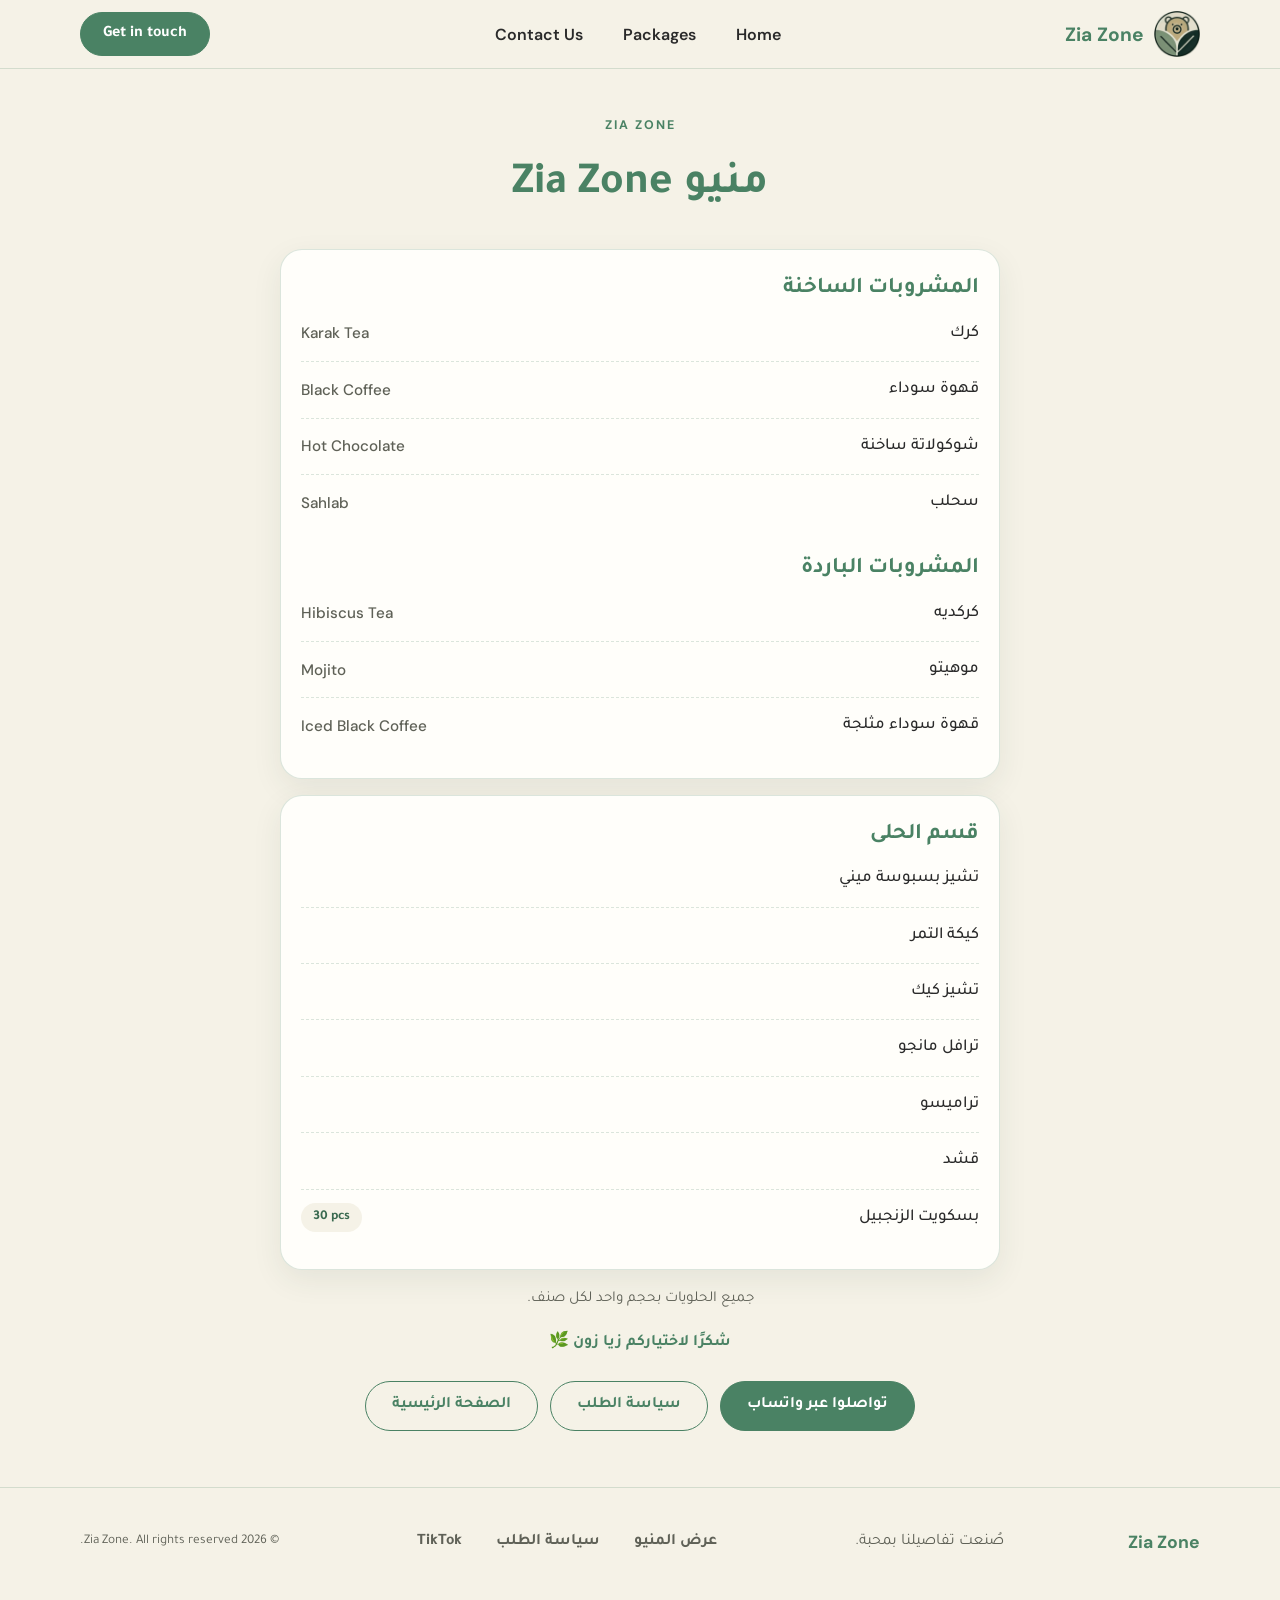
==== commit 4ce8df40: "Add files via upload" ====
--- a/menu.html
+++ b/menu.html
@@ -1,444 +1,250 @@
 <!DOCTYPE html>
 <html lang="ar" dir="rtl">
 <head>
-  <meta charset="UTF-8">
-  <meta name="viewport" content="width=device-width, initial-scale=1, viewport-fit=cover">
-  <meta name="theme-color" content="#4a8264">
-  <meta name="description" content="منيو Zia Zone — المشروبات والحلويات والكاميرا الفورية.">
-  <title>منيو Zia Zone</title>
-  <link rel="preconnect" href="https://fonts.googleapis.com">
-  <link rel="preconnect" href="https://fonts.gstatic.com" crossorigin>
-  <link href="https://fonts.googleapis.com/css2?family=DM+Sans:wght@400;500;600;700&family=Tajawal:wght@400;500;700;800&display=swap" rel="stylesheet">
-  <style>
-    :root {
-      --logo: url([data-uri]);
-      --green: #4a8264;
-      --green-dark: #3a6a50;
-      --beige: #DDDAC4;
-      --cream: #f5f2e7;
-      --ink: #2a2a2a;
-      --muted: #5f6157;
-      --white: #fffefa;
-      --line: rgba(74,130,100,.18);
-      --shadow: 0 18px 50px rgba(44,65,49,.09);
-      --shadow-sm: 0 6px 18px rgba(44,65,49,.06);
-      --radius: 24px;
-      --ease: cubic-bezier(.2,.7,.2,1);
-    }
-    *, *::before, *::after { box-sizing: border-box; }
-    html { scroll-behavior: smooth; scroll-padding-top: 88px; -webkit-text-size-adjust: 100%; }
-    body {
-      -webkit-tap-highlight-color: transparent;
-      margin: 0; color: var(--ink); background: var(--cream);
-      font-family: "Tajawal", system-ui, sans-serif; line-height: 1.75;
-      overflow-x: hidden; -webkit-font-smoothing: antialiased;
-    }
-    img { max-width: 100%; display: block; }
-    a { color: inherit; text-decoration: none; }
-    button { font: inherit; }
-    :focus-visible { outline: 3px solid var(--green); outline-offset: 3px; border-radius: 8px; }
-    .container { width: min(1120px, calc(100% - 40px)); margin-inline: auto; }
-    .sticky-cta { display: none; }
-    .skip-link {
-      position: absolute; top: -60px; inset-inline-start: 12px; z-index: 50;
-      padding: 10px 18px; border-radius: 999px; background: var(--green); color: #fff; font-weight: 700;
-    }
-    .skip-link:focus { top: 12px; }
-
-    /* Buttons */
-    .button, .nav-cta {
-      display: inline-flex; justify-content: center; align-items: center; gap: 8px;
-      min-height: 48px; padding: 12px 26px;
-      border: 1.5px solid var(--green); border-radius: 999px;
-      background: var(--green); color: #fff; font-weight: 700; cursor: pointer;
-      transition: transform .25s var(--ease), background .2s, color .2s, box-shadow .25s;
-    }
-    .button:hover, .nav-cta:hover { background: var(--green-dark); border-color: var(--green-dark); transform: translateY(-2px); box-shadow: 0 10px 22px rgba(58,106,80,.25); }
-    .button-outline { background: transparent; color: var(--green); }
-    .button-outline:hover { color: #fff; }
-
-    /* Header */
-    .site-header {
-      position: sticky; top: 0; z-index: 30;
-      background: rgba(245,242,231,.92); backdrop-filter: blur(14px);
-      border-bottom: 1px solid var(--line);
-    }
-    .nav { min-height: 78px; display: flex; align-items: center; justify-content: space-between; gap: 24px; }
-    .brand { display: inline-flex; align-items: center; gap: 12px; }
-    .logo-img { display: block; background: var(--logo) center / contain no-repeat; }
-    .brand .logo-img { width: 54px; height: 54px; flex: none; }
-    .brand-name { color: var(--green); font-family: "DM Sans", sans-serif; font-weight: 700; font-size: 1.22rem; letter-spacing: .5px; direction: ltr; }
-    .nav-links { display: flex; align-items: center; gap: 8px; margin-inline: auto 0; }
-    .nav-links a {
-      position: relative; padding: 10px 16px; border-radius: 999px;
-      font-family: "DM Sans","Tajawal",sans-serif; font-size: .94rem; font-weight: 600; direction: ltr;
-      transition: color .2s, background .2s;
-    }
-    .nav-links a:hover { color: var(--green); background: rgba(74,130,100,.08); }
-    .nav-links a.active { color: var(--green); background: rgba(74,130,100,.12); }
-    .menu-toggle {
-      display: none; width: 48px; height: 48px; place-items: center;
-      border: 1px solid var(--line); border-radius: 50%; background: var(--white); color: var(--green); cursor: pointer; font-size: 1.2rem;
-    }
-
-    /* Hero */
-    .hero { padding: 56px 0 56px; }
-    .hero-card {
-      position: relative; min-height: 480px; display: grid; grid-template-columns: 1.05fr .95fr;
-      align-items: center; gap: 30px; padding: clamp(30px, 6vw, 72px);
-      border-radius: 34px; background: var(--beige); overflow: hidden;
-    }
-    .hero-card::before, .hero-card::after { content: ""; position: absolute; border: 1px solid rgba(74,130,100,.17); border-radius: 50%; pointer-events: none; }
-    .hero-card::before { width: 380px; height: 380px; left: -150px; top: -190px; }
-    .hero-card::after { width: 260px; height: 260px; right: 35%; bottom: -190px; }
-    .hero-copy { position: relative; z-index: 1; }
-    .eyebrow { display: inline-block; color: var(--green); font-family: "DM Sans","Tajawal",sans-serif; font-size: .8rem; font-weight: 700; letter-spacing: 2.2px; direction: ltr; text-transform: uppercase; }
-    h1 { margin: 14px 0 16px; color: var(--green); font-size: clamp(2.5rem, 5.4vw, 4.7rem); line-height: 1.15; font-weight: 800; }
-    .hero-copy p { max-width: 480px; margin: 0 0 30px; color: #474b42; font-size: 1.12rem; }
-    .hero-actions { display: flex; flex-wrap: wrap; gap: 12px; }
-    .hero-visual { position: relative; z-index: 1; min-height: 330px; display: grid; place-items: center; }
-    .hero-logo { width: min(290px, 78%); aspect-ratio: 1; display: grid; place-items: center; padding: 28px; border-radius: 50%; background: rgba(255,254,250,.64); box-shadow: var(--shadow); }
-    .hero-logo .logo-img { width: 100%; height: 100%; }
-    .floating-note {
-      position: absolute; bottom: 12px; right: 4%; padding: 12px 18px; border-radius: 14px;
-      background: var(--white); color: var(--green); box-shadow: var(--shadow);
-      font-family: "DM Sans","Tajawal",sans-serif; font-size: .9rem; font-weight: 700; direction: ltr;
-    }
-
-    /* Sections */
-    .content-section { padding: 80px 0; }
-    .section-heading { max-width: 640px; margin: 0 auto 44px; text-align: center; }
-    .section-heading h2 { margin: 8px 0 12px; color: var(--green); font-size: clamp(2rem, 3.5vw, 2.8rem); line-height: 1.3; }
-    .section-heading p { margin: 0; color: var(--muted); }
-
-    .intro-grid { display: grid; grid-template-columns: repeat(2, 1fr); gap: 22px; }
-    .intro-card {
-      display: flex; gap: 22px; align-items: flex-start; padding: 32px;
-      border: 1px solid var(--line); border-radius: var(--radius); background: var(--white); box-shadow: var(--shadow-sm);
-      transition: transform .3s var(--ease), box-shadow .3s;
-    }
-    .intro-card:hover { transform: translateY(-4px); box-shadow: var(--shadow); }
-    .number { flex: none; width: 64px; height: 64px; display: grid; place-items: center; border-radius: 50%; background: var(--beige); color: var(--green); font-family: "DM Sans",sans-serif; font-size: 1.35rem; font-weight: 700; direction: ltr; }
-    .intro-card h3 { margin: 2px 0 6px; color: var(--green); font-size: 1.5rem; }
-    .intro-card p { margin: 0; color: var(--muted); }
-
-    /* Packages */
-    .packages-section { background: #e9e7d8; }
-    .package-grid { display: grid; grid-template-columns: repeat(4, 1fr); gap: 16px; align-items: stretch; }
-    .package-card {
-      position: relative; display: flex; flex-direction: column; padding: 28px 22px 24px;
-      border: 1px solid rgba(74,130,100,.16); border-radius: var(--radius); background: var(--white); box-shadow: var(--shadow-sm);
-      transition: transform .3s var(--ease), box-shadow .3s;
-    }
-    .package-card:hover { transform: translateY(-5px); box-shadow: var(--shadow); }
-    .package-card.featured { transform: translateY(-8px); background: var(--green); color: #fff; border-color: var(--green); box-shadow: 0 24px 54px rgba(58,106,80,.28); }
-    .package-label { align-self: flex-start; margin-bottom: 18px; padding: 6px 14px; border-radius: 99px; background: var(--cream); color: var(--green-dark); font-size: .82rem; font-weight: 700; }
-    .package-card.featured .package-label { background: rgba(255,255,255,.18); color: #fff; }
-    .package-card h3 { margin: 0 0 10px; font-family: "DM Sans","Tajawal",sans-serif; font-size: 1.75rem; line-height: 1.2; direction: ltr; text-align: right; letter-spacing: -.2px; }
-    .package-card p { margin: 0 0 26px; color: var(--muted); }
-    .package-card.featured p { color: rgba(255,255,255,.88); }
-    .package-link {
-      margin-top: auto; display: flex; justify-content: space-between; align-items: center; min-height: 48px; padding: 10px 20px;
-      border: 1.5px solid var(--green); border-radius: 999px; color: var(--green); font-weight: 700;
-      transition: background .2s, color .2s;
-    }
-    .package-link span { transition: transform .25s var(--ease); }
-    .package-link:hover { background: var(--green); color: #fff; }
-    .package-link:hover span { transform: translateX(-4px); }
-    .package-card.featured .package-link { background: var(--cream); border-color: var(--cream); color: var(--green-dark); }
-    .package-card.featured .package-link:hover { background: #fff; color: var(--green-dark); }
-    .package-note { max-width: 560px; margin: 34px auto 0; padding: 14px 22px; border: 1px dashed rgba(74,130,100,.4); border-radius: 16px; text-align: center; color: var(--muted); font-size: .95rem; }
-
-    .package-price { margin-top: 2px; color: var(--green); font-family: "DM Sans","Tajawal",sans-serif; font-size: 2.3rem; font-weight: 700; line-height: 1.3; }
-    .package-price span { font-family: "Tajawal",sans-serif; font-size: 1rem; }
-    .price-note { margin: 0 0 18px !important; color: var(--muted); font-size: .85rem; }
-    .package-includes { list-style: none; margin: 0 0 14px; padding: 18px 0 0; border-top: 1px solid var(--line); display: grid; gap: 10px; }
-    .package-includes li { display: flex; align-items: center; gap: 10px; }
-    .package-includes li span { display: inline-grid; place-items: center; min-width: 40px; height: 32px; padding: 0 8px; border-radius: 10px; background: var(--cream); color: var(--green-dark); font-family: "DM Sans",sans-serif; font-weight: 700; direction: ltr; }
-    .package-total { margin: 0 0 22px; color: var(--green-dark); font-size: .95rem; font-weight: 700; }
-    .package-card.featured .package-price, .package-card.featured .package-total { color: #fff; }
-    .package-card.featured .price-note { color: rgba(255,255,255,.85); }
-    .package-card.featured .package-includes { border-color: rgba(255,255,255,.25); }
-    .package-card.featured .package-includes li span { background: rgba(255,255,255,.18); color: #fff; }
-    .package-card.luxe-card { background: #eeecdf; border-color: rgba(74,130,100,.42); }
-    .package-link b { transition: transform .25s var(--ease); }
-    .package-link:hover b { transform: translateX(-4px); }
-
-    /* Contact */
-    .contact-card { display: flex; align-items: center; justify-content: space-between; gap: 28px; padding: clamp(28px, 5vw, 56px); border-radius: 30px; background: var(--green); color: #fff; position: relative; overflow: hidden; }
-    .contact-card::after { content: ""; position: absolute; width: 320px; height: 320px; left: -120px; bottom: -190px; border: 1px solid rgba(255,255,255,.2); border-radius: 50%; pointer-events: none; }
-    .contact-card > * { position: relative; z-index: 1; }
-    .contact-card .eyebrow { color: #e5e5d5; }
-    .contact-card h2 { margin: 6px 0 8px; font-size: clamp(1.9rem, 3vw, 2.7rem); line-height: 1.3; }
-    .contact-card p { margin: 0; color: rgba(255,255,255,.88); }
-    .selected-package { display: none; margin-top: 16px; padding: 6px 14px; border-radius: 999px; background: rgba(255,255,255,.16); font-weight: 700; font-size: .9rem; }
-    .selected-package.show { display: inline-block; }
-    .selected-package bdi { font-family: "DM Sans",sans-serif; }
-    .contact-card .button { background: var(--cream); color: var(--green-dark); border-color: var(--cream); white-space: nowrap; }
-    .contact-card .button:hover { background: #fff; border-color: #fff; }
-
-    /* Footer */
-    footer { padding: 34px 0 40px; color: var(--muted); border-top: 1px solid var(--line); }
-    .footer-inner { display: flex; justify-content: space-between; align-items: center; flex-wrap: wrap; gap: 14px 24px; }
-    .footer-brand { color: var(--green); font-family: "DM Sans",sans-serif; font-weight: 700; font-size: 1.1rem; direction: ltr; }
-    .social-links { display: flex; gap: 8px; }
-    .social-links a { padding: 10px 16px; border-radius: 999px; font-weight: 600; transition: color .2s, background .2s; }
-    .social-links a:hover { color: var(--green); background: rgba(74,130,100,.1); }
-
-    /* Scroll reveal */
-    .js .reveal { opacity: 0; transform: translateY(18px); transition: opacity .6s var(--ease), transform .6s var(--ease); }
-    .js .reveal.in { opacity: 1; transform: none; }
-
-    @media (max-width: 1000px) { .package-grid { grid-template-columns: 1fr 1fr; gap: 18px; } }
-    @media (max-width: 1000px) { .package-card.featured { transform: none; } }
-    @media (max-width: 800px) {
-      .hero-card { grid-template-columns: 1fr; text-align: center; }
-      .hero-copy p { margin-inline: auto; }
-      .hero-actions { justify-content: center; }
-      .hero-visual { min-height: 260px; }
-      .hero-logo { width: 220px; }
-      .floating-note { right: 15%; }
-    }
-    @media (max-width: 680px) {
-      body { font-size: 16px; padding-bottom: calc(76px + env(safe-area-inset-bottom, 0px)); }
-      .site-header { padding-top: env(safe-area-inset-top, 0px); }
-      .sticky-cta {
-        display: flex; align-items: center; justify-content: center;
-        position: fixed; z-index: 25; inset-inline: 14px; bottom: calc(12px + env(safe-area-inset-bottom, 0px));
-        min-height: 54px; border-radius: 999px; background: var(--green); color: #fff; font-weight: 700; font-size: 1.05rem;
-        box-shadow: 0 12px 28px rgba(44,65,49,.32); transition: transform .3s var(--ease), opacity .3s;
-      }
-      .sticky-cta.hide { transform: translateY(140%); opacity: 0; pointer-events: none; }
-      .eyebrow { font-size: .76rem; letter-spacing: 1.6px; }
-      h1 { font-size: 2.35rem; }
-      .hero-copy p { font-size: 1.02rem; }
-      .section-heading h2 { font-size: 1.8rem; }
-      .package-grid { gap: 14px; }
-      .package-card {
-        display: grid; grid-template-columns: 1fr auto; column-gap: 12px; padding: 20px 18px 18px;
-      }
-      .package-card.featured { transform: none; }
-      .package-label { grid-column: 1; grid-row: 1; margin-bottom: 10px; }
-      .package-card h3 { grid-column: 1; grid-row: 2; margin: 0; font-size: 1.5rem; }
-      .price-note { grid-column: 1; grid-row: 3; margin: 2px 0 14px !important; }
-      .package-price { grid-column: 2; grid-row: 1 / 4; align-self: center; text-align: left; font-size: 2.1rem; }
-      .package-includes { grid-column: 1 / -1; grid-row: 4; grid-template-columns: 1fr 1fr; gap: 8px; padding-top: 14px; margin-bottom: 12px; font-size: .95rem; }
-      .package-includes li { gap: 8px; }
-      .package-total { grid-column: 1 / -1; grid-row: 5; margin-bottom: 16px; }
-      .package-link { grid-column: 1 / -1; grid-row: 6; }
-      .package-note { margin-top: 24px; font-size: .9rem; }
-      .contact-card::after { display: none; }
-      .footer-inner { gap: 10px; }
-      .container { width: min(100% - 28px, 1120px); }
-      .nav { min-height: 68px; }
-      .brand .logo-img { width: 46px; height: 46px; }
-      .menu-toggle { display: inline-grid; }
-      .nav-cta { display: none; }
-      .nav-links {
-        display: none; position: absolute; top: 68px; inset-inline: 14px; padding: 12px;
-        border: 1px solid var(--line); border-radius: 20px; background: var(--white); box-shadow: var(--shadow);
-        flex-direction: column; align-items: stretch; gap: 4px;
-      }
-      .nav-links.open { display: flex; }
-      .nav-links a { padding: 14px 16px; text-align: right; }
-      .hero { padding: 24px 0 40px; }
-      .hero-card { min-height: auto; padding: 34px 22px 28px; border-radius: 26px; }
-      .hero-actions .button { flex: 1 1 100%; }
-      .hero-visual { min-height: 230px; }
-      .hero-logo { width: 190px; }
-      .floating-note { bottom: 0; right: 8%; font-size: .8rem; }
-      .content-section { padding: 56px 0; }
-      .section-heading { margin-bottom: 30px; }
-      .intro-grid, .package-grid { grid-template-columns: 1fr; }
-      .intro-card { padding: 24px; gap: 16px; }
-      .number { width: 52px; height: 52px; font-size: 1.1rem; }
-      .contact-card { flex-direction: column; align-items: stretch; text-align: right; }
-      .contact-card .button { width: 100%; }
-      .footer-inner { flex-direction: column; text-align: center; }
-    }
-    @media (prefers-reduced-motion: reduce) {
-      html { scroll-behavior: auto; }
-      *, *::before, *::after { transition: none !important; animation: none !important; }
-      .js .reveal { opacity: 1; transform: none; }
-    }
-  
-    /* Inner pages (menu, policy) */
-    .page-head { padding: 52px 0 6px; text-align: center; }
-    .page-head h1 { margin: 8px 0; font-size: clamp(2rem, 5vw, 3rem); }
-    .page-head p { margin: 0 auto; max-width: 520px; color: var(--muted); }
-    .page-body { padding: 30px 0 64px; display: grid; gap: 22px; max-width: 760px; margin-inline: auto; }
-    .menu-card { padding: 28px; border: 1px solid var(--line); border-radius: var(--radius); background: var(--white); box-shadow: var(--shadow-sm); }
-    .menu-card h2 { margin: 0 0 4px; color: var(--green); font-size: 1.5rem; line-height: 1.4; }
-    .menu-card h2 ~ h2 { margin-top: 26px; }
-    .menu-list { list-style: none; margin: 0; padding: 0; }
-    .menu-item { display: flex; justify-content: space-between; align-items: center; gap: 16px; padding: 14px 0; border-bottom: 1px dashed var(--line); }
-    .menu-item:last-child { border-bottom: 0; }
-    .menu-name { font-weight: 500; font-size: 1.05rem; }
-    .menu-name small { display: block; color: var(--muted); font-size: .88rem; font-weight: 400; }
-    .menu-price { flex: none; padding: 4px 12px; border-radius: 99px; background: var(--cream); color: var(--green-dark); font-weight: 700; white-space: nowrap; }
-    .menu-note { margin: 12px 0 0; color: var(--muted); font-size: .92rem; }
-    .menu-foot { text-align: center; color: var(--muted); font-size: .95rem; margin: 0; }
-    .thanks { text-align: center; color: var(--green); font-weight: 700; margin: 0; }
-    .policy-list { counter-reset: p; list-style: none; margin: 0; padding: 0; display: grid; gap: 12px; }
-    .policy-list li { counter-increment: p; display: flex; gap: 16px; align-items: flex-start; padding: 18px 20px; border: 1px solid var(--line); border-radius: 18px; background: var(--white); box-shadow: var(--shadow-sm); }
-    .policy-list li::before { content: counter(p); flex: none; width: 36px; height: 36px; display: grid; place-items: center; border-radius: 50%; background: var(--beige); color: var(--green-dark); font-family: "DM Sans", sans-serif; font-weight: 700; }
-    .link-row { display: flex; flex-wrap: wrap; justify-content: center; gap: 12px; margin-top: 28px; }
-    .page-actions { padding-bottom: 56px; }
-    @media (max-width: 680px) {
-      .page-head { padding-top: 34px; }
-      .menu-card { padding: 22px 18px; }
-      .link-row .button { flex: 1 1 100%; }
-    }
+<meta charset="UTF-8">
+<meta name="viewport" content="width=device-width, initial-scale=1, viewport-fit=cover">
+<meta name="theme-color" content="#4a8264">
+<meta name="description" content="منيو Zia Zone — المشروبات والحلويات.">
+<title>منيو Zia Zone</title>
+<link rel="preconnect" href="https://fonts.googleapis.com">
+<link rel="preconnect" href="https://fonts.gstatic.com" crossorigin>
+<link href="https://fonts.googleapis.com/css2?family=DM+Sans:wght@400;500;600;700&family=Tajawal:wght@400;500;700;800&display=swap" rel="stylesheet">
+<style>:root{--logo: url([data-uri]);--green:#4a8264;--green-d:#3a6a50;--beige:#DDDAC4;--cream:#f5f2e7;--ink:#2a2a2a;--muted:#5f6157;--white:#fffefa;--sand:#ebe8d8;--line:rgba(74,130,100,.2);--r:22px;--sh:0 10px 30px rgba(44,65,49,.08)}
+*{box-sizing:border-box}
+html{scroll-behavior:smooth;scroll-padding-top:76px;-webkit-text-size-adjust:100%}
+body{margin:0;background:var(--cream);color:var(--ink);font:400 16px/1.75 Tajawal,system-ui,sans-serif;overflow-x:hidden;padding-bottom:calc(78px + env(safe-area-inset-bottom,0px));-webkit-tap-highlight-color:transparent}
+a{color:inherit;text-decoration:none}
+h1,h2,h3,p,ul,ol{margin:0}
+ul,ol{list-style:none;padding:0}
+:focus-visible{outline:3px solid var(--green);outline-offset:3px;border-radius:8px}
+.wrap{width:min(1120px,100% - 32px);margin-inline:auto}
+.skip{position:absolute;top:-60px;inset-inline-start:12px;z-index:50;padding:10px 18px;border-radius:99px;background:var(--green);color:#fff;font-weight:700}
+.skip:focus{top:10px}
+.logo{display:block;flex:none;background:var(--logo) center/contain no-repeat}
+.btn{display:inline-flex;align-items:center;justify-content:center;gap:8px;min-height:50px;padding:12px 26px;border:1.5px solid var(--green);border-radius:999px;background:var(--green);color:#fff;font:700 1rem Tajawal,sans-serif;cursor:pointer;transition:background .2s,color .2s,border-color .2s}
+.btn:hover{background:var(--green-d);border-color:var(--green-d)}
+.btn-o{background:transparent;color:var(--green)}
+.btn-o:hover{color:#fff}
+.btn-l{background:var(--cream);border-color:var(--cream);color:var(--green-d)}
+.btn-l:hover{background:#fff;border-color:#fff}
+.eyebrow{display:inline-block;color:var(--green);font:700 .78rem "DM Sans",Tajawal,sans-serif;letter-spacing:2px;text-transform:uppercase;direction:ltr}
+
+/* Header */
+.hdr{position:sticky;top:0;z-index:30;padding-top:env(safe-area-inset-top,0);background:rgba(245,242,231,.94);backdrop-filter:blur(12px);border-bottom:1px solid var(--line)}
+.nav{min-height:68px;display:flex;align-items:center;justify-content:space-between;gap:16px}
+.brand{display:flex;align-items:center;gap:10px}
+.brand .logo{width:46px;height:46px}
+.brand b{color:var(--green);font:700 1.2rem "DM Sans",sans-serif;direction:ltr}
+.links{display:none;position:absolute;top:100%;inset-inline:16px;margin-top:8px;padding:10px;flex-direction:column;background:var(--white);border:1px solid var(--line);border-radius:18px;box-shadow:var(--sh)}
+.links.open{display:flex}
+.links a{padding:14px 16px;border-radius:12px;font:600 1rem "DM Sans",Tajawal,sans-serif;direction:ltr;text-align:right}
+.links a:hover,.links a.on{background:rgba(74,130,100,.12);color:var(--green)}
+.burger{width:48px;height:48px;border:1px solid var(--line);border-radius:50%;background:var(--white);color:var(--green);font-size:1.2rem;cursor:pointer}
+.top-cta{display:none}
+
+/* Hero */
+.hero{padding:36px 0 44px;background:var(--beige)}
+.hero .wrap{display:grid;gap:26px;align-items:center;text-align:center}
+.art{order:-1;display:grid;justify-items:center;gap:14px}
+.mark{width:min(200px,54vw);aspect-ratio:1;padding:22px;border-radius:50%;background:rgba(255,254,250,.7);box-shadow:var(--sh)}
+.mark .logo{width:100%;height:100%}
+.tag{color:var(--green);font:700 .85rem "DM Sans",sans-serif;direction:ltr}
+.hero h1{margin:10px 0 14px;color:var(--green);font-size:clamp(2.3rem,9vw,4.4rem);line-height:1.15;font-weight:800}
+.hero p.lead{max-width:480px;margin:0 auto 24px;color:#474b42;font-size:1.05rem}
+.acts{display:flex;flex-wrap:wrap;justify-content:center;gap:12px}
+.acts .btn{flex:1 1 100%}
+
+/* Sections */
+.sec{padding:56px 0}
+.sand{background:var(--sand)}
+.head{max-width:620px;margin:0 auto 30px;text-align:center}
+.head h2{margin:6px 0 8px;color:var(--green);font-size:clamp(1.7rem,5vw,2.6rem);line-height:1.3}
+.head p{color:var(--muted)}
+.duo{display:grid;gap:14px}
+.duo article{display:flex;gap:16px;align-items:flex-start;padding:22px;background:var(--white);border:1px solid var(--line);border-radius:var(--r)}
+.num{flex:none;width:52px;height:52px;display:grid;place-items:center;border-radius:50%;background:var(--beige);color:var(--green);font:700 1.15rem "DM Sans",sans-serif;direction:ltr}
+.duo h3{margin-bottom:4px;color:var(--green);font-size:1.4rem}
+.duo p{color:var(--muted)}
+
+/* Packages */
+.pkgs{display:grid;gap:14px}
+.pkg{display:grid;grid-template-columns:1fr auto;column-gap:12px;padding:20px 18px 18px;background:var(--white);border:1px solid var(--line);border-radius:var(--r);box-shadow:0 4px 14px rgba(44,65,49,.05)}
+.pkg-label{grid-column:1;justify-self:start;margin-bottom:8px;padding:4px 12px;border-radius:99px;background:var(--cream);color:var(--green-d);font-size:.8rem;font-weight:700}
+.pkg h3{grid-column:1;font:700 1.55rem/1.25 "DM Sans",Tajawal,sans-serif;direction:ltr;text-align:right}
+.pkg-price{grid-column:2;grid-row:1/4;align-self:center;text-align:left;color:var(--green);font:700 2.1rem/1.2 "DM Sans",Tajawal,sans-serif}
+.pkg-price span{font:700 .95rem Tajawal,sans-serif}
+.pkg-note{grid-column:1;color:var(--muted);font-size:.85rem}
+.qty{grid-column:1/-1;margin-top:14px;padding-top:14px;border-top:1px solid var(--line);display:grid;grid-template-columns:1fr 1fr;gap:8px}
+.qty li{display:flex;flex-direction:column;align-items:center;padding:10px 6px;border-radius:14px;background:var(--cream);color:var(--muted);font-size:.85rem;text-align:center;line-height:1.5}
+.qty b{color:var(--green);font:700 1.6rem/1.2 "DM Sans",sans-serif}
+.total{grid-column:1/-1;margin:12px 0 16px;text-align:center;color:var(--green-d);font-weight:700}
+.pkg .btn{grid-column:1/-1;margin-top:auto;width:100%}
+.pkg.feat{background:var(--green);border-color:var(--green);color:#fff;box-shadow:0 18px 40px rgba(58,106,80,.28)}
+.pkg.feat .pkg-label{background:rgba(255,255,255,.18);color:#fff}
+.pkg.feat .pkg-price,.pkg.feat .qty b,.pkg.feat .total{color:#fff}
+.pkg.feat .pkg-note,.pkg.feat .qty li{color:rgba(255,255,255,.88)}
+.pkg.feat .qty{border-color:rgba(255,255,255,.25)}
+.pkg.feat .qty li{background:rgba(255,255,255,.16)}
+.pkg.feat .btn{background:var(--cream);border-color:var(--cream);color:var(--green-d)}
+.pkg.feat .btn:hover{background:#fff;border-color:#fff}
+.fine{max-width:560px;margin:22px auto 0;text-align:center;color:var(--muted);font-size:.92rem}
+
+/* Instant camera */
+.cam{display:grid;gap:22px;padding:26px 20px;background:var(--white);border:1px solid rgba(74,130,100,.3);border-radius:28px;box-shadow:var(--sh);text-align:center}
+.cam h2{margin:6px 0 10px;color:var(--green);font-size:clamp(1.7rem,5vw,2.4rem);line-height:1.3}
+.cam-info p{margin-bottom:16px;color:var(--muted)}
+.chip{display:inline-block;padding:6px 14px;border-radius:99px;background:var(--cream);color:var(--green-d);font-size:.85rem;font-weight:700}
+.prices{display:grid;grid-template-columns:1fr 1fr;gap:12px;margin-bottom:12px}
+.prices li{display:flex;flex-direction:column;align-items:center;padding:18px 8px;border:1px solid var(--line);border-radius:20px;background:var(--cream)}
+.prices .n{color:var(--muted);font-weight:700}
+.prices .p{color:var(--green);font:700 1.5rem/1.3 "DM Sans",Tajawal,sans-serif}
+.cam .small{margin-bottom:16px;color:var(--muted);font-size:.88rem}
+.cam .btn{width:100%}
+
+/* Contact */
+.contact{display:grid;gap:20px;padding:28px 22px;border-radius:28px;background:var(--green);color:#fff}
+.contact .eyebrow{color:#e5e5d5}
+.contact h2{margin:6px 0 8px;font-size:clamp(1.8rem,5vw,2.6rem);line-height:1.3}
+.contact p{color:rgba(255,255,255,.9)}
+.more{display:flex;flex-wrap:wrap;justify-content:center;gap:12px;margin-top:24px}
+.more .btn{flex:1 1 100%}
+
+/* Footer + sticky */
+footer{padding:30px 0 36px;border-top:1px solid var(--line);color:var(--muted)}
+.foot{display:flex;flex-direction:column;align-items:center;gap:10px;text-align:center}
+.foot b{color:var(--green);font:700 1.1rem "DM Sans",sans-serif;direction:ltr}
+.foot nav{display:flex;gap:6px}
+.foot nav a{padding:10px 14px;border-radius:99px;font-weight:600}
+.foot nav a:hover{color:var(--green);background:rgba(74,130,100,.1)}
+.sticky{position:fixed;z-index:25;inset-inline:14px;bottom:calc(12px + env(safe-area-inset-bottom,0px));min-height:54px;display:flex;align-items:center;justify-content:center;border-radius:999px;background:var(--green);color:#fff;font-weight:700;box-shadow:0 12px 28px rgba(44,65,49,.3);transition:transform .25s,opacity .25s}
+.sticky.hide{transform:translateY(140%);opacity:0;pointer-events:none}
+
+/* Policy */
+.page{padding:44px 0 56px;max-width:720px;margin-inline:auto}
+.page .head{margin-bottom:24px}
+.policy{counter-reset:p;background:var(--white);border:1px solid var(--line);border-radius:var(--r);box-shadow:var(--sh)}
+.policy li{counter-increment:p;display:flex;gap:16px;align-items:flex-start;padding:18px 20px;border-bottom:1px solid var(--line)}
+.policy li:last-child{border:0}
+.policy li:before{content:counter(p);flex:none;width:34px;height:34px;display:grid;place-items:center;border-radius:50%;background:var(--beige);color:var(--green-d);font:700 1rem "DM Sans",sans-serif}
+
+@media(min-width:620px){
+  .duo,.pkgs{grid-template-columns:1fr 1fr}
+  .acts .btn,.more .btn{flex:0 0 auto}
+  .pkg{display:flex;flex-direction:column;padding:26px 22px 22px}
+  .pkg h3{text-align:start}
+  .pkg-label{margin-bottom:14px}
+  .pkg-price{margin-top:6px;text-align:start;font-size:2.4rem}
+  .pkg-note{margin-bottom:0}
+  .total{margin:14px 0 18px}
+}
+@media(min-width:760px){
+  body{padding-bottom:0}
+  .sticky{display:none}
+  .burger{display:none}
+  .links{display:flex;position:static;flex-direction:row;margin:0 auto;padding:0;gap:4px;background:none;border:0;box-shadow:none}
+  .links a{padding:10px 18px;border-radius:99px;text-align:center}
+  .top-cta{display:inline-flex;min-height:44px;padding:8px 22px}
+  .sec{padding:84px 0}
+  .head{margin-bottom:42px}
+  .cam{grid-template-columns:1fr 1fr;gap:40px;align-items:center;padding:44px;text-align:start}
+  .contact{grid-template-columns:1fr auto;align-items:center;padding:52px}
+  .foot{flex-direction:row;justify-content:space-between}
+}
+@media(min-width:860px){
+  .hero{padding:72px 0}
+  .hero .wrap{grid-template-columns:1.1fr .9fr;gap:40px;text-align:start}
+  .art{order:0}
+  .mark{width:min(300px,100%);padding:30px}
+  .hero p.lead{margin-inline:0}
+  .acts{justify-content:flex-start}
+}
+@media(min-width:1000px){.pkgs{grid-template-columns:repeat(4,1fr);gap:16px}.pkg.feat{transform:translateY(-8px)}}
+@media(prefers-reduced-motion:reduce){html{scroll-behavior:auto}*{transition:none!important}}
+
+.menu{display:grid;gap:16px}
+.mcard{padding:24px 20px;background:var(--white);border:1px solid var(--line);border-radius:var(--r);box-shadow:var(--sh)}
+.mcard h2{color:var(--green);font-size:1.4rem;line-height:1.4}
+.mcard h2~h2{margin-top:24px}
+.mlist li{display:flex;align-items:center;justify-content:space-between;gap:14px;padding:13px 0;border-bottom:1px dashed var(--line);font-size:1.05rem;font-weight:500}
+.mlist li:last-child{border:0}
+.mlist .en{flex:none;color:var(--muted);font:500 .95rem "DM Sans",sans-serif;direction:ltr}
+.mlist small{flex:none;padding:3px 12px;border-radius:99px;background:var(--cream);color:var(--green-d);font-size:.85rem;font-weight:700}
+.mnote{margin-top:8px;color:var(--muted);font-size:.92rem}
+.mfoot{text-align:center;color:var(--muted);font-size:.95rem}
+.thanks{text-align:center;color:var(--green);font-weight:700}
 </style>
-  <script>document.documentElement.classList.add("js")</script>
 </head>
-<body data-page="menu">
-  <a class="skip-link" href="#main">تخطي إلى المحتوى</a>
-  <header class="site-header">
-    <div class="container nav">
-      <a class="brand" href="index.html" aria-label="Zia Zone Home">
-        <span class="logo-img" role="img" aria-label="Zia Zone logo"></span>
-        <span class="brand-name">Zia Zone</span>
-      </a>
-      <nav class="nav-links" id="navLinks" aria-label="Main navigation">
-        <a href="index.html">Home</a>
-        <a href="index.html#packages">Packages</a>
-        <a href="index.html#contact">Contact Us</a>
-      </nav>
-      <a class="nav-cta" href="index.html#contact">Get in touch</a>
-      <button class="menu-toggle" id="menuToggle" aria-label="فتح القائمة" aria-expanded="false" aria-controls="navLinks">☰</button>
-    </div>
-  </header>
-
-  <main id="main" class="container">
-    <div class="page-head">
-      <span class="eyebrow">Zia Zone</span>
-      <h1>منيو Zia Zone</h1>
-    </div>
-
-    <div class="page-body">
-      <section class="menu-card" aria-label="المشروبات">
-        <h2>المشروبات الساخنة</h2>
-        <ul class="menu-list">
-          <li class="menu-item"><span class="menu-name">كرك</span><span class="menu-price">10 ريال/كوب</span></li>
-          <li class="menu-item"><span class="menu-name">بلاك كوفي</span><span class="menu-price">10 ريال/كوب</span></li>
-          <li class="menu-item"><span class="menu-name">هوت تشوكلت</span><span class="menu-price">10 ريال/كوب</span></li>
-          <li class="menu-item"><span class="menu-name">سحلب</span><span class="menu-price">10 ريال/كوب</span></li>
-        </ul>
-        <h2>المشروبات الباردة</h2>
-        <ul class="menu-list">
-          <li class="menu-item"><span class="menu-name">كركديه</span><span class="menu-price">10 ريال/كوب</span></li>
-          <li class="menu-item"><span class="menu-name">موهيتو</span><span class="menu-price">10 ريال/كوب</span></li>
-          <li class="menu-item"><span class="menu-name">ايس بلاك كوفي</span><span class="menu-price">10 ريال/كوب</span></li>
-        </ul>
-        <p class="menu-note">* الحد الأدنى للطلب: 20 كوب</p>
-      </section>
-
-      <section class="menu-card" aria-label="قسم الحلى">
-        <h2>قسم الحلى</h2>
-        <ul class="menu-list">
-          <li class="menu-item"><span class="menu-name">تشيز بسبوسة ميني<small>10 كاسات</small></span><span class="menu-price">130 ريال</span></li>
-          <li class="menu-item"><span class="menu-name">كيكة التمر<small>10 كاسات</small></span><span class="menu-price">130 ريال</span></li>
-          <li class="menu-item"><span class="menu-name">تشيز كيك<small>10 كاسات</small></span><span class="menu-price">130 ريال</span></li>
-          <li class="menu-item"><span class="menu-name">ترافل مانجو<small>10 كاسات</small></span><span class="menu-price">130 ريال</span></li>
-          <li class="menu-item"><span class="menu-name">تراميسو<small>10 كاسات</small></span><span class="menu-price">130 ريال</span></li>
-          <li class="menu-item"><span class="menu-name">قشد<small>10 كاسات</small></span><span class="menu-price">130 ريال</span></li>
-          <li class="menu-item"><span class="menu-name">بسكويت الزنجبيل<small>10 حبات</small></span><span class="menu-price">30 ريال</span></li>
-        </ul>
-      </section>
-
-      <section class="menu-card" aria-label="الكاميرا الفورية">
-        <h2>الكاميرا الفورية</h2>
-        <ul class="menu-list">
-          <li class="menu-item"><span class="menu-name">10 صور</span><span class="menu-price">100 ريال</span></li>
-          <li class="menu-item"><span class="menu-name">20 صورة</span><span class="menu-price">200 ريال</span></li>
-        </ul>
-      </section>
-
-      <p class="menu-foot">الأسعار غير شاملة التوصيل والتركيب. جميع الحلويات بحجم واحد لكل صنف.</p>
-      <p class="thanks">شكرًا لاختياركم زيا زون 🌿</p>
-    </div>
-
-    <div class="link-row page-actions" id="contact">
-      <a class="button js-wa" href="https://wa.me/966573503365" target="_blank" rel="noopener">تواصلوا عبر واتساب</a>
-      <a class="button button-outline" href="policy.html">سياسة الطلب</a>
-      <a class="button button-outline" href="index.html">الصفحة الرئيسية</a>
-    </div>
-  </main>
-
-  <footer>
-    <div class="container footer-inner">
-      <span class="footer-brand">Zia Zone</span>
-      <span>صُنعت تفاصيلنا بمحبة.</span>
-      <div class="social-links">
-        <a href="https://www.tiktok.com/@ziazone_" target="_blank" rel="noopener" aria-label="TikTok">TikTok</a>
-      </div>
-      <small>© <span id="year"></span> Zia Zone. All rights reserved.</small>
-    </div>
-  </footer>
-
-  <a class="sticky-cta js-wa" id="stickyCta" href="https://wa.me/966573503365" target="_blank" rel="noopener">تواصلوا عبر واتساب</a>
-  <script>
-(() => {
-  const WA = "https://wa.me/966573503365";
-  const $ = (s, r = document) => r.querySelector(s);
-  const $$ = (s, r = document) => [...r.querySelectorAll(s)];
-
-  // Mobile menu
-  const toggle = $("#menuToggle"), nav = $("#navLinks");
-  function setMenu(open) {
-    nav.classList.toggle("open", open);
-    toggle.setAttribute("aria-expanded", String(open));
-    toggle.setAttribute("aria-label", open ? "إغلاق القائمة" : "فتح القائمة");
-    toggle.textContent = open ? "✕" : "☰";
-  }
-  toggle.addEventListener("click", () => setMenu(!nav.classList.contains("open")));
-  $$("a", nav).forEach(a => a.addEventListener("click", () => setMenu(false)));
-  document.addEventListener("keydown", e => { if (e.key === "Escape") setMenu(false); });
-  document.addEventListener("click", e => { if (!e.target.closest(".nav")) setMenu(false); });
-
-  // Highlight current section (home page only)
-  if (document.body.dataset.page === "home") {
-    const links = $$("a", nav), sections = links.map(a => $(a.getAttribute("href")));
-    const update = () => {
-      const y = window.scrollY + 140;
-      let cur = 0;
-      sections.forEach((s, i) => { if (s && s.offsetTop <= y) cur = i; });
-      if (innerHeight + scrollY >= document.body.scrollHeight - 4) cur = sections.length - 1;
-      links.forEach((a, i) => a.classList.toggle("active", i === cur));
-    };
-    addEventListener("scroll", update, { passive: true });
-    update();
-  }
-
-  // WhatsApp links + chosen package
-  const wa = $$(".js-wa");
-  wa.forEach(a => { a.href = WA; });
-  $$("[data-package]").forEach(link => link.addEventListener("click", () => {
-    const name = link.dataset.package;
-    $("#selectedName").textContent = name;
-    $("#selectedPackage").classList.add("show");
-    const url = WA + "?text=" + encodeURIComponent("مرحبًا، أود الاستفسار عن باقة " + name);
-    wa.forEach(a => { a.href = url; });
-  }));
-
-  // Hide the floating bar while a contact area is on screen
-  const sticky = $("#stickyCta"), contact = $("#contact");
-  if (sticky && contact && "IntersectionObserver" in window) {
-    new IntersectionObserver(es => sticky.classList.toggle("hide", es[0].isIntersecting)).observe(contact);
-  }
-
-  // Reveal on scroll
-  const items = $$(".reveal");
-  if ("IntersectionObserver" in window) {
-    const io = new IntersectionObserver(es => es.forEach(en => {
-      if (en.isIntersecting) { en.target.classList.add("in"); io.unobserve(en.target); }
-    }), { threshold: .12 });
-    items.forEach(el => io.observe(el));
-  } else items.forEach(el => el.classList.add("in"));
-
-  const y = $("#year"); if (y) y.textContent = new Date().getFullYear();
-})();
+<body data-p="menu">
+<a class="skip" href="#main">تخطي إلى المحتوى</a>
+<header class="hdr"><div class="wrap nav">
+  <a class="brand" href="index.html" aria-label="Zia Zone Home"><span class="logo" role="img" aria-label="Zia Zone logo"></span><b>Zia Zone</b></a>
+  <nav class="links" id="links" aria-label="Main navigation"><a href="index.html">Home</a><a href="index.html#packages">Packages</a><a href="index.html#contact">Contact Us</a></nav>
+  <a class="btn top-cta" href="index.html#contact">Get in touch</a>
+  <button class="burger" id="burger" aria-label="فتح القائمة" aria-expanded="false" aria-controls="links">☰</button>
+</div></header>
+<main id="main">
+<div class="wrap page">
+  <div class="head"><span class="eyebrow">Zia Zone</span><h1 style="margin:6px 0 0;color:var(--green);font-size:clamp(1.9rem,6vw,2.8rem)">منيو Zia Zone</h1></div>
+  <div class="menu">
+    <section class="mcard" aria-label="المشروبات">
+      <h2>المشروبات الساخنة</h2>
+    <ul class="mlist">
+      <li><span>كرك</span><span class="en" lang="en">Karak Tea</span></li>
+      <li><span>قهوة سوداء</span><span class="en" lang="en">Black Coffee</span></li>
+      <li><span>شوكولاتة ساخنة</span><span class="en" lang="en">Hot Chocolate</span></li>
+      <li><span>سحلب</span><span class="en" lang="en">Sahlab</span></li>
+    </ul>
+      <h2>المشروبات الباردة</h2>
+    <ul class="mlist">
+      <li><span>كركديه</span><span class="en" lang="en">Hibiscus Tea</span></li>
+      <li><span>موهيتو</span><span class="en" lang="en">Mojito</span></li>
+      <li><span>قهوة سوداء مثلجة</span><span class="en" lang="en">Iced Black Coffee</span></li>
+    </ul>
+    </section>
+
+    <section class="mcard" aria-label="قسم الحلى">
+      <h2>قسم الحلى</h2>
+    <ul class="mlist">
+      <li>تشيز بسبوسة ميني</li>
+      <li>كيكة التمر</li>
+      <li>تشيز كيك</li>
+      <li>ترافل مانجو</li>
+      <li>تراميسو</li>
+      <li>قشد</li>
+      <li>بسكويت الزنجبيل<small dir="ltr" lang="en">30 pcs</small></li>
+    </ul>
+    </section>
+
+
+    <p class="mfoot">جميع الحلويات بحجم واحد لكل صنف.</p>
+    <p class="thanks">شكرًا لاختياركم زيا زون 🌿</p>
+  </div>
+  <div class="more" id="contact"><a class="btn" href="https://wa.me/966573503365" target="_blank" rel="noopener">تواصلوا عبر واتساب</a><a class="btn btn-o" href="policy.html">سياسة الطلب</a><a class="btn btn-o" href="index.html">الصفحة الرئيسية</a></div>
+</div>
+</main>
+<footer><div class="wrap foot">
+  <b>Zia Zone</b>
+  <span>صُنعت تفاصيلنا بمحبة.</span>
+  <nav aria-label="Footer"><a href="menu.html">عرض المنيو</a><a href="policy.html">سياسة الطلب</a><a href="https://www.tiktok.com/@ziazone_" target="_blank" rel="noopener">TikTok</a></nav>
+  <small>© <span id="year"></span> Zia Zone. All rights reserved.</small>
+</div></footer>
+<a class="sticky" id="sticky" href="https://wa.me/966573503365" target="_blank" rel="noopener">تواصلوا عبر واتساب</a>
+<script>const $=s=>document.querySelector(s),$$=s=>[...document.querySelectorAll(s)];
+const t=$("#burger"),n=$("#links");
+const set=o=>{n.classList.toggle("open",o);t.setAttribute("aria-expanded",o);t.setAttribute("aria-label",o?"إغلاق القائمة":"فتح القائمة");t.textContent=o?"✕":"☰"};
+t.onclick=()=>set(!n.classList.contains("open"));
+$$("#links a").forEach(a=>a.onclick=()=>set(false));
+addEventListener("keydown",e=>e.key==="Escape"&&set(false));
+addEventListener("click",e=>{if(!e.target.closest(".nav"))set(false)});
+if(document.body.dataset.p==="home"){
+  const ls=$$("#links a"),ss=ls.map(a=>$(a.getAttribute("href")));
+  const up=()=>{const y=scrollY+140;let c=0;ss.forEach((s,i)=>{if(s&&s.offsetTop<=y)c=i});
+    if(innerHeight+scrollY>=document.body.scrollHeight-4)c=ss.length-1;ls.forEach((a,i)=>a.classList.toggle("on",i===c))};
+  addEventListener("scroll",up,{passive:true});up();
+}
+const st=$("#sticky"),ct=$("#contact");
+if(st&&ct&&"IntersectionObserver"in window)new IntersectionObserver(e=>st.classList.toggle("hide",e[0].isIntersecting)).observe(ct);
+$("#year").textContent=new Date().getFullYear();
 </script>
 </body>
 </html>
